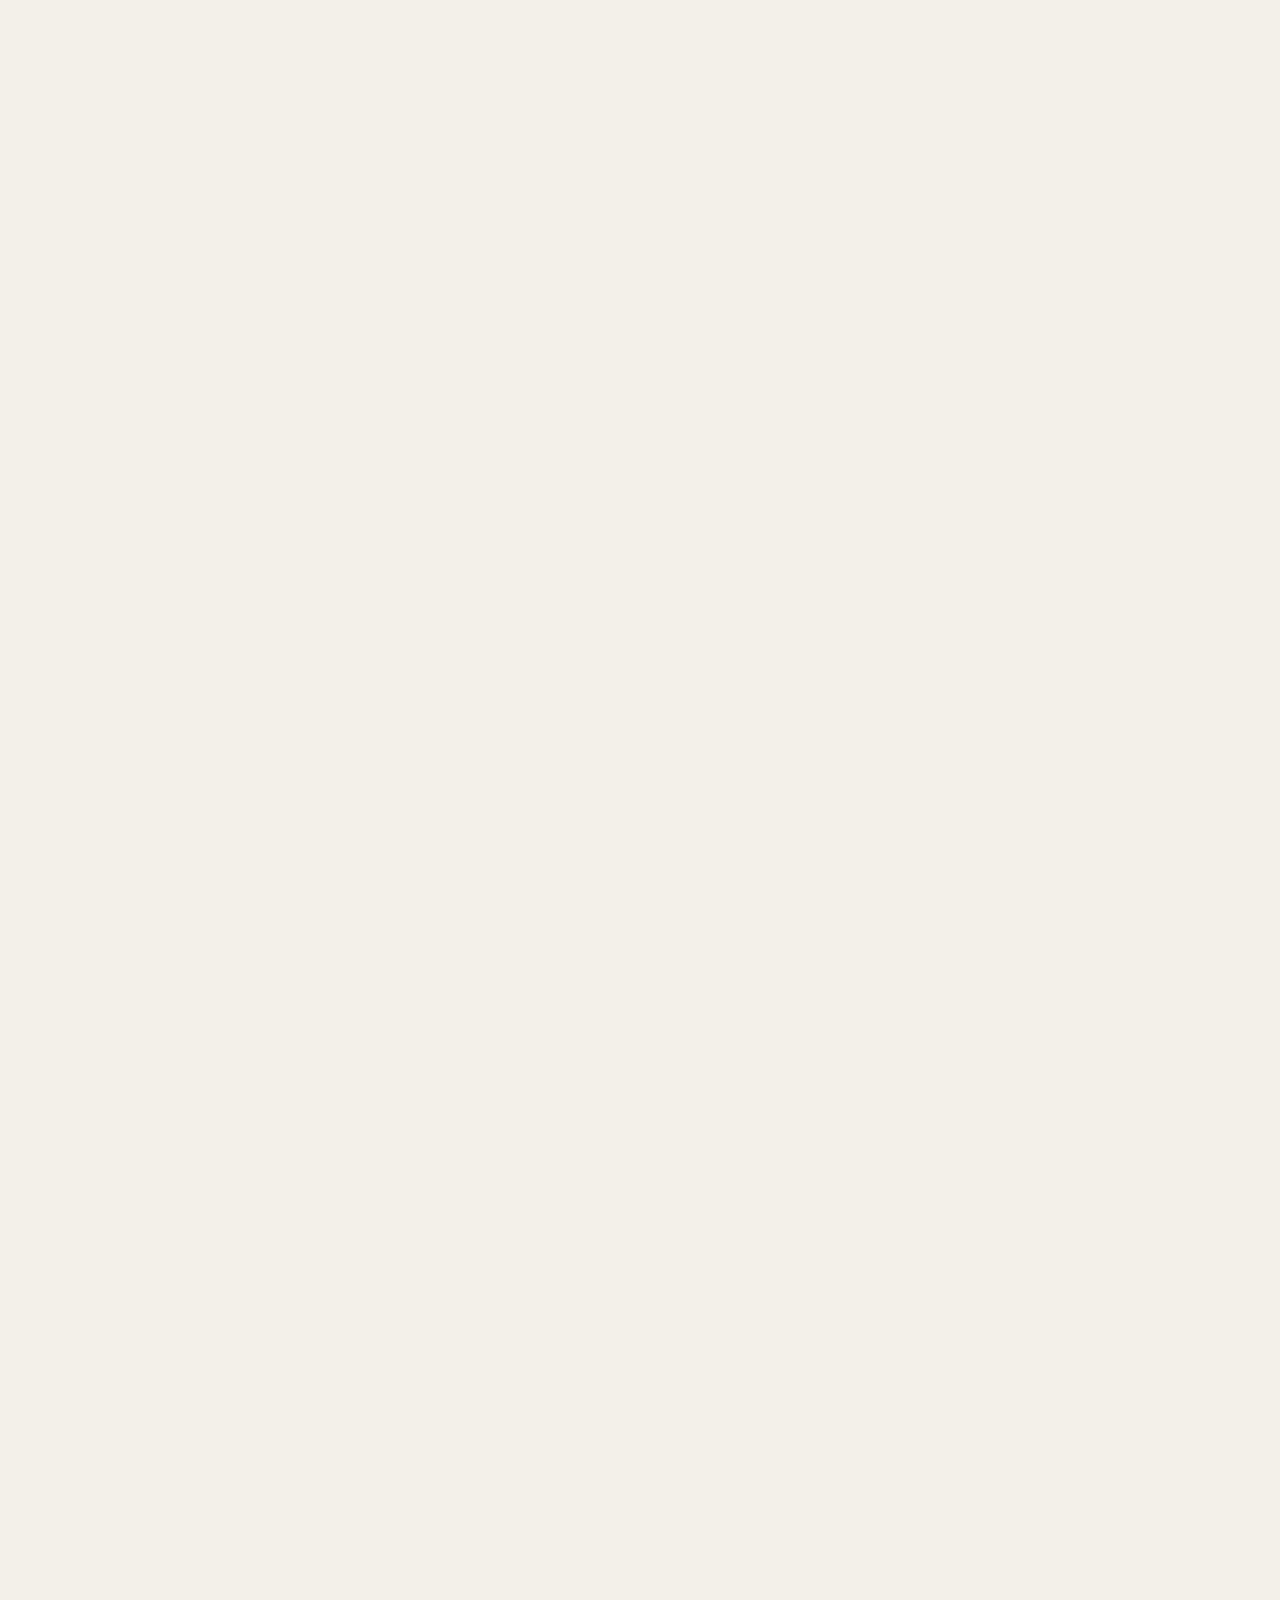
==== site/projects/6-townhouses.html @ ede84549 "Merge pull request #17 from sachisavant25/townhouses-hero-render 6 Townhouses: use exterior render a" ====
<!DOCTYPE html>
<html lang="en">
<head>
  <meta charset="UTF-8">
  <meta name="viewport" content="width=device-width, initial-scale=1.0">
  <title>6 Townhouses — Sachi Savant</title>
  <meta name="description" content="Complete interior design for six attached townhouses at Al Bada'a, Dubai — concept design, 3D renders, specifications and technical drawings for The Butterfly Foundation.">
  <link rel="preconnect" href="https://fonts.googleapis.com">
  <link rel="preconnect" href="https://fonts.gstatic.com" crossorigin>
  <link href="https://fonts.googleapis.com/css2?family=Archivo:wght@300;400;500;600&family=Fraunces:ital,opsz,wght@0,9..144,300..600;1,9..144,300..600&display=swap" rel="stylesheet">
  <link rel="stylesheet" href="../assets/css/style.css">
  <link rel="icon" href="data:image/svg+xml,<svg xmlns='http://www.w3.org/2000/svg' viewBox='0 0 100 100'><rect width='100' height='100' fill='%23211c16'/><text x='50' y='68' font-size='52' text-anchor='middle' fill='%23b29372' font-family='Georgia'>S</text></svg>">
</head>
<body>

  <nav class="nav">
    <a class="nav__mark" href="../index.html">Sachi <span>Savant</span></a>
    <div class="nav__links">
      <a href="../index.html#work">Work</a>
      <a href="../index.html#about">About</a>
      <a class="nav__cta" href="../index.html#contact">Contact</a>
    </div>
  </nav>

  <header class="p-head">
    <div class="p-head__inner">
      <div class="p-head__top reveal">
        <a class="backlink" href="../index.html#work">All projects</a>
        <span class="p-head__num">Project 07 / 08</span>
      </div>
      <h1 class="reveal" style="--d:.06s">6 Townhouses</h1>
      <p class="p-head__sub reveal" style="--d:.12s">Residential · Interior Design · Al Bada&rsquo;a, Dubai</p>
    </div>
  </header>

  <div class="p-hero reveal">
    <div class="p-hero__media">
      <img src="../assets/img/6-townhouses/hero-exterior.webp" alt="Exterior render of the six attached townhouses with angled roofs" data-parallax="0.06">
    </div>
  </div>

  <div class="facts">
    <div class="facts__grid" data-stagger>
      <div class="facts__item reveal"><span class="label">Client</span><p>The Butterfly Foundation</p></div>
      <div class="facts__item reveal"><span class="label">Location</span><p>Al Bada&rsquo;a, Dubai</p></div>
      <div class="facts__item reveal"><span class="label">Area</span><p>2,500 sq.ft per townhouse</p></div>
      <div class="facts__item reveal"><span class="label">Scope &amp; Status</span><p>Interior Design &amp; Site Supervision · Ongoing</p></div>
    </div>
  </div>

  <section class="p-section">
    <div class="p-section__inner narrative">
      <div class="narrative__label reveal">
        <span class="label label--bronze">Overview</span>
        <h2>Lead Architecture &amp; Interior Design consultants</h2>
      </div>
      <div class="narrative__body reveal" style="--d:.1s">
        <p class="lede">Complete interior design for six attached townhouses at Al Bada&rsquo;a — carried from concept design and 3D renders through specifications and technical drawings.</p>
        <p>The interiors follow a calm, light-filled palette of pale timber, soft stone and warm white surfaces. A comprehensive detailed drawing package was prepared and delivered for the townhouse typology, alongside full specification schedules coordinated directly with vendors.</p>
        <ul class="checklist cols-2">
          <li>Concept design and 3D renders</li>
          <li>Specification packages — sanitaryware, lighting, finishes, FF&amp;E, ironmongery and white goods</li>
          <li>Vendor coordination and schedule upkeep</li>
          <li>Unit plans, kitchens, wardrobes and bathrooms</li>
          <li>Ceiling and flooring details</li>
          <li>Architectural details and doors</li>
        </ul>
      </div>
    </div>
  </section>

  <section class="p-section p-section--tint">
    <div class="p-section__inner">
      <div class="section-head reveal">
        <h2>Interior renders</h2>
        <span class="label">Pale timber · soft stone · warm white</span>
      </div>
      <div class="gallery" data-stagger>
        <figure class="g-7 reveal"><div class="g-media"><img src="../assets/img/6-townhouses/render-kitchen.webp" alt="Townhouse kitchen render with pale timber cabinetry and marble island" style="--ar:4/3" loading="lazy"></div><figcaption>Kitchen — timber cabinetry with marble island</figcaption></figure>
        <figure class="g-5 reveal"><div class="g-media"><img src="../assets/img/6-townhouses/render-powder-room.webp" alt="Powder room render with backlit mirror and floating timber vanity" style="--ar:5/6" loading="lazy"></div><figcaption>Powder room</figcaption></figure>
        <figure class="g-12 reveal"><div class="g-media"><img src="../assets/img/6-townhouses/render-bathroom.webp" alt="Bathroom render with bathtub, glass screen and warm beige stone" style="--ar:4/3" loading="lazy"></div><figcaption>Bathroom — bathtub with fixed glass screen</figcaption></figure>
      </div>
    </div>
  </section>

  <nav class="pn">
    <a href="khaitan-and-co.html"><span class="label">Previous</span><span class="pn__title">Khaitan &amp; Co.</span></a>
    <a href="al-naboodah-villas-mall.html"><span class="label">Next project</span><span class="pn__title">Al Naboodah Villas &amp; Mall</span></a>
  </nav>

  <footer class="footer">
    <span>© <span data-year>2026</span> Sachi Savant</span>
    <span>Architecture &amp; Interior Design — Dubai · Mumbai</span>
  </footer>

  <div class="lightbox" role="dialog" aria-label="Image viewer">
    <button class="lightbox__close" aria-label="Close">×</button>
    <img src="" alt="">
    <span class="lightbox__caption"></span>
  </div>

  <script src="../assets/js/main.js"></script>
</body>
</html>
---- site/assets/css/style.css ----
/* ————————————————————————————————————————————
   Sachi Savant — Portfolio
   Warm neutrals · stone · timber · quiet luxury
——————————————————————————————————————————————— */

:root {
  --bone: #f2efe9;
  --bone-2: #eae6dd;
  --bone-3: #e2dccf;
  --ink: #292420;
  --ink-2: #6b6255;
  --bronze: #8e6c48;
  --bronze-soft: #b29372;
  --line: rgba(41, 36, 32, 0.16);
  --line-soft: rgba(41, 36, 32, 0.09);
  --dark: #211c16;
  --dark-2: #2b251d;
  --on-dark: #e9e3d8;
  --on-dark-2: #a99e8d;
  --serif: "Fraunces", "Georgia", serif;
  --sans: "Archivo", "Helvetica Neue", sans-serif;
  --pad: clamp(1.25rem, 4vw, 4rem);
  --maxw: 90rem;
}

* { margin: 0; padding: 0; box-sizing: border-box; }

html {
  scroll-behavior: smooth;
  -webkit-text-size-adjust: 100%;
}

body {
  background: var(--bone);
  color: var(--ink);
  font-family: var(--sans);
  font-weight: 300;
  font-size: 1rem;
  line-height: 1.65;
  -webkit-font-smoothing: antialiased;
  overflow-x: hidden;
}

img { display: block; max-width: 100%; height: auto; }
a { color: inherit; text-decoration: none; }
ul { list-style: none; }
::selection { background: var(--bronze); color: var(--bone); }

/* ——— typography helpers ——— */

.label {
  font-family: var(--sans);
  font-size: 0.6875rem;
  font-weight: 500;
  letter-spacing: 0.22em;
  text-transform: uppercase;
  color: var(--ink-2);
}

.label--bronze { color: var(--bronze); }

.display {
  font-family: var(--serif);
  font-weight: 320;
  font-variation-settings: "opsz" 100;
  line-height: 1.06;
  letter-spacing: -0.01em;
}

.display em {
  font-style: italic;
  font-weight: 340;
  color: var(--bronze);
}

/* ——— page fade ——— */

body { opacity: 0; transition: opacity 0.55s ease; }
body.is-loaded { opacity: 1; }

/* ——— nav ——— */

.nav {
  position: fixed;
  inset: 0 0 auto 0;
  z-index: 90;
  display: flex;
  align-items: center;
  justify-content: space-between;
  padding: 1.1rem var(--pad);
  transition: background 0.4s ease, box-shadow 0.4s ease, padding 0.4s ease;
}

.nav.is-scrolled {
  background: color-mix(in srgb, var(--bone) 88%, transparent);
  backdrop-filter: blur(14px);
  -webkit-backdrop-filter: blur(14px);
  box-shadow: 0 1px 0 var(--line-soft);
  padding-block: 0.8rem;
}

.nav__mark {
  font-family: var(--serif);
  font-size: 1.15rem;
  font-weight: 420;
  letter-spacing: 0.01em;
}

.nav__mark span { color: var(--bronze); }

.nav__links {
  display: flex;
  gap: clamp(1.25rem, 3vw, 2.75rem);
  align-items: center;
}

.nav__links a {
  font-size: 0.72rem;
  font-weight: 500;
  letter-spacing: 0.18em;
  text-transform: uppercase;
  color: var(--ink-2);
  position: relative;
  padding-block: 0.25rem;
  transition: color 0.25s ease;
}

.nav__links a::after {
  content: "";
  position: absolute;
  left: 0;
  bottom: 0;
  width: 100%;
  height: 1px;
  background: var(--bronze);
  transform: scaleX(0);
  transform-origin: right;
  transition: transform 0.35s cubic-bezier(0.65, 0, 0.35, 1);
}

.nav__links a:hover { color: var(--ink); }
.nav__links a:hover::after { transform: scaleX(1); transform-origin: left; }

/* dark nav variant on dark hero */
.nav--overlay:not(.is-scrolled) { color: var(--ink); }

/* ——— hero (index) ——— */

.hero {
  position: relative;
  min-height: 100svh;
  display: flex;
  flex-direction: column;
  justify-content: center;
  padding: 8rem var(--pad) 5rem;
  overflow: hidden;
}

.hero__art {
  position: absolute;
  top: 0;
  right: -16%;
  height: 115%;
  width: min(72vw, 68rem);
  object-fit: cover;
  object-position: left center;
  opacity: 0.38;
  -webkit-mask-image: linear-gradient(100deg, transparent 12%, #000 58%);
  mask-image: linear-gradient(100deg, transparent 12%, #000 58%);
  pointer-events: none;
  will-change: transform;
}

.hero__inner { position: relative; max-width: var(--maxw); width: 100%; margin-inline: auto; }

.hero .label { display: block; margin-bottom: 2rem; }

.hero__title {
  font-size: clamp(2.6rem, 7.2vw, 6.4rem);
  max-width: 18ch;
}

.hero__intro {
  margin-top: 2.5rem;
  max-width: 34rem;
  font-size: clamp(0.98rem, 1.2vw, 1.08rem);
  color: var(--ink-2);
}

.hero__meta {
  display: flex;
  gap: 2.5rem;
  margin-top: 3.5rem;
  flex-wrap: wrap;
}

.hero__meta div { font-size: 0.8rem; color: var(--ink-2); }
.hero__meta strong { display: block; font-weight: 500; color: var(--ink); font-size: 0.8rem; letter-spacing: 0.06em; }

.hero__scroll {
  position: absolute;
  bottom: 2.2rem;
  left: var(--pad);
  display: flex;
  align-items: center;
  gap: 0.9rem;
  font-size: 0.65rem;
  letter-spacing: 0.24em;
  text-transform: uppercase;
  color: var(--ink-2);
}

.hero__scroll::after {
  content: "";
  width: 4.5rem;
  height: 1px;
  background: var(--ink-2);
  animation: scrollhint 2.6s ease-in-out infinite;
  transform-origin: left;
}

@keyframes scrollhint {
  0%, 100% { transform: scaleX(0.35); opacity: 0.4; }
  50% { transform: scaleX(1); opacity: 1; }
}

/* ——— sections ——— */

.section {
  padding: clamp(4.5rem, 9vw, 8.5rem) var(--pad);
}

.section__inner { max-width: var(--maxw); margin-inline: auto; }

.section-head {
  display: flex;
  align-items: baseline;
  justify-content: space-between;
  gap: 2rem;
  margin-bottom: clamp(2.5rem, 5vw, 4.5rem);
  border-top: 1px solid var(--line);
  padding-top: 1.4rem;
}

.section-head h2 {
  font-family: var(--serif);
  font-weight: 350;
  font-size: clamp(1.9rem, 3.4vw, 3rem);
  line-height: 1.1;
}

.section-head .label { white-space: nowrap; }

/* ——— works grid ——— */

.works {
  display: grid;
  grid-template-columns: repeat(12, 1fr);
  gap: clamp(1.5rem, 3.5vw, 3.5rem) clamp(1.25rem, 2.5vw, 2.5rem);
}

.work {
  position: relative;
  display: block;
}

.work:nth-child(6n + 1) { grid-column: 1 / span 7; }
.work:nth-child(6n + 2) { grid-column: 9 / span 4; margin-top: clamp(3rem, 8vw, 7rem); }
.work:nth-child(6n + 3) { grid-column: 2 / span 5; }
.work:nth-child(6n + 4) { grid-column: 8 / span 5; margin-top: clamp(2rem, 5vw, 4.5rem); }
.work:nth-child(6n + 5) { grid-column: 1 / span 6; }
.work:nth-child(6n + 6) { grid-column: 8 / span 5; margin-top: clamp(2rem, 5vw, 4.5rem); }

.work__media {
  position: relative;
  overflow: hidden;
  background: var(--bone-2);
}

.work__media img {
  width: 100%;
  aspect-ratio: var(--ar, 4 / 3);
  object-fit: cover;
  transform: scale(1.015);
  transition: transform 1s cubic-bezier(0.22, 1, 0.36, 1);
}

.work:hover .work__media img { transform: scale(1.055); }

.work__num {
  position: absolute;
  top: 1rem;
  left: 1.1rem;
  font-family: var(--serif);
  font-style: italic;
  font-size: 0.95rem;
  color: #fff;
  mix-blend-mode: difference;
  z-index: 2;
}

.work__body {
  display: flex;
  justify-content: space-between;
  align-items: baseline;
  gap: 0.5rem 1.5rem;
  flex-wrap: wrap;
  margin-top: 1.1rem;
}

.work__title {
  font-family: var(--serif);
  font-weight: 380;
  font-size: clamp(1.25rem, 2vw, 1.65rem);
  line-height: 1.15;
  position: relative;
  display: inline-block;
}

.work__title::after {
  content: "";
  position: absolute;
  left: 0;
  bottom: -3px;
  width: 100%;
  height: 1px;
  background: var(--bronze);
  transform: scaleX(0);
  transform-origin: right;
  transition: transform 0.4s cubic-bezier(0.65, 0, 0.35, 1);
}

.work:hover .work__title::after { transform: scaleX(1); transform-origin: left; }

.work__meta {
  font-size: 0.72rem;
  letter-spacing: 0.14em;
  text-transform: uppercase;
  color: var(--ink-2);
  text-align: right;
  white-space: nowrap;
}

.work__meta em {
  display: block;
  font-style: normal;
  color: var(--bronze);
  margin-top: 0.2rem;
  font-size: 0.66rem;
}

/* ——— philosophy ——— */

.philosophy { background: var(--bone-2); }

.philosophy__grid {
  display: grid;
  grid-template-columns: minmax(0, 7fr) minmax(0, 4fr);
  gap: clamp(2.5rem, 6vw, 6rem);
  align-items: start;
}

.philosophy__quote {
  font-family: var(--serif);
  font-weight: 330;
  font-size: clamp(1.7rem, 3.4vw, 2.9rem);
  line-height: 1.25;
}

.philosophy__quote em { font-style: italic; color: var(--bronze); }

.philosophy__text { color: var(--ink-2); font-size: 0.98rem; }
.philosophy__text p + p { margin-top: 1.1rem; }

.materials-strip {
  display: grid;
  grid-template-columns: repeat(4, 1fr);
  gap: 1px;
  background: var(--line-soft);
  border: 1px solid var(--line-soft);
  margin-top: clamp(3rem, 6vw, 5rem);
}

.materials-strip figure { position: relative; background: var(--bone); }

.materials-strip img {
  width: 100%;
  aspect-ratio: 3 / 4;
  object-fit: cover;
}

.materials-strip figcaption {
  position: absolute;
  inset: auto 0 0 0;
  padding: 0.7rem 0.9rem;
  font-size: 0.62rem;
  letter-spacing: 0.18em;
  text-transform: uppercase;
  color: #fff;
  background: linear-gradient(transparent, rgba(30, 25, 18, 0.55));
}

/* ——— contact / footer ——— */

.contact {
  background: var(--dark);
  color: var(--on-dark);
}

.contact .section-head { border-top-color: rgba(233, 227, 216, 0.18); }
.contact .section-head h2 { color: var(--on-dark); }
.contact .label { color: var(--on-dark-2); }

.contact__title {
  font-family: var(--serif);
  font-weight: 320;
  font-size: clamp(2.4rem, 6vw, 5rem);
  line-height: 1.08;
  max-width: 16ch;
}

.contact__title em { font-style: italic; color: var(--bronze-soft); }

.contact__grid {
  display: grid;
  grid-template-columns: repeat(auto-fit, minmax(14rem, 1fr));
  gap: 2rem;
  margin-top: clamp(3rem, 6vw, 5rem);
  padding-top: 2.2rem;
  border-top: 1px solid rgba(233, 227, 216, 0.18);
}

.contact__item .label { display: block; margin-bottom: 0.6rem; }

.contact__item a,
.contact__item span {
  font-family: var(--serif);
  font-size: clamp(1.1rem, 1.8vw, 1.45rem);
  font-weight: 340;
  color: var(--on-dark);
  transition: color 0.25s ease;
}

.contact__item a:hover { color: var(--bronze-soft); }

.footer {
  background: var(--dark);
  color: var(--on-dark-2);
  padding: 2.2rem var(--pad) 2.6rem;
  display: flex;
  justify-content: space-between;
  gap: 1rem;
  flex-wrap: wrap;
  font-size: 0.72rem;
  letter-spacing: 0.12em;
  text-transform: uppercase;
  border-top: 1px solid rgba(233, 227, 216, 0.1);
}

/* ————————————————————————————————
   project pages
———————————————————————————————— */

.p-head {
  padding: 9rem var(--pad) 3rem;
}

.p-head__inner { max-width: var(--maxw); margin-inline: auto; }

.p-head__top {
  display: flex;
  justify-content: space-between;
  align-items: baseline;
  gap: 1.5rem;
  margin-bottom: clamp(2rem, 4vw, 3.5rem);
}

.backlink {
  font-size: 0.72rem;
  font-weight: 500;
  letter-spacing: 0.18em;
  text-transform: uppercase;
  color: var(--ink-2);
  display: inline-flex;
  align-items: center;
  gap: 0.6rem;
  transition: color 0.25s ease;
}

.backlink::before {
  content: "";
  width: 2rem;
  height: 1px;
  background: currentColor;
  transition: width 0.3s ease;
}

.backlink:hover { color: var(--bronze); }
.backlink:hover::before { width: 2.8rem; }

.p-head__num {
  font-family: var(--serif);
  font-style: italic;
  font-size: 1rem;
  color: var(--bronze);
}

.p-head h1 {
  font-family: var(--serif);
  font-weight: 330;
  font-size: clamp(2.6rem, 6.5vw, 5.6rem);
  line-height: 1.04;
  letter-spacing: -0.01em;
  max-width: 20ch;
}

.p-head__sub {
  margin-top: 1.4rem;
  font-size: 0.78rem;
  letter-spacing: 0.2em;
  text-transform: uppercase;
  color: var(--ink-2);
}

.p-hero {
  padding: 0 var(--pad);
  max-width: var(--maxw);
  margin-inline: auto;
}

.p-hero__media {
  overflow: hidden;
  background: var(--bone-2);
}

.p-hero__media img {
  width: 100%;
  aspect-ratio: 16 / 9;
  object-fit: cover;
  will-change: transform;
}

.facts {
  max-width: var(--maxw);
  margin: 0 auto;
  padding: 2rem var(--pad) 0;
}

.facts__grid {
  display: grid;
  grid-template-columns: repeat(auto-fit, minmax(11rem, 1fr));
  gap: 1.5rem 2rem;
  padding: 1.6rem 0 2rem;
  border-bottom: 1px solid var(--line);
}

.facts__item .label { display: block; margin-bottom: 0.45rem; font-size: 0.62rem; }
.facts__item p { font-size: 0.95rem; font-weight: 400; }

/* narrative blocks */

.p-section { padding: clamp(3.5rem, 7vw, 6.5rem) var(--pad); }
.p-section__inner { max-width: var(--maxw); margin-inline: auto; }

.p-section--tint { background: var(--bone-2); }

.narrative {
  display: grid;
  grid-template-columns: minmax(0, 4fr) minmax(0, 7fr);
  gap: clamp(2rem, 5vw, 5.5rem);
  align-items: start;
}

.narrative__label { position: sticky; top: 6.5rem; }
.narrative__label .label { display: block; margin-bottom: 0.8rem; }

.narrative__label h2 {
  font-family: var(--serif);
  font-weight: 350;
  font-size: clamp(1.7rem, 3vw, 2.5rem);
  line-height: 1.12;
}

.narrative__body { font-size: clamp(0.98rem, 1.15vw, 1.08rem); color: var(--ink-2); }
.narrative__body > p + p { margin-top: 1.2rem; }
.narrative__body strong { color: var(--ink); font-weight: 500; }

.narrative__body .lede {
  font-family: var(--serif);
  font-weight: 340;
  font-size: clamp(1.3rem, 2.1vw, 1.7rem);
  line-height: 1.4;
  color: var(--ink);
  margin-bottom: 1.6rem;
}

.checklist { margin-top: 1.6rem; display: grid; gap: 0.55rem; }

.checklist li {
  position: relative;
  padding-left: 1.6rem;
  font-size: 0.95rem;
}

.checklist li::before {
  content: "";
  position: absolute;
  left: 0;
  top: 0.72em;
  width: 0.85rem;
  height: 1px;
  background: var(--bronze);
}

.cols-2 { columns: 2; column-gap: 2.5rem; }
@media (max-width: 40rem) { .cols-2 { columns: 1; } }

/* galleries */

.gallery {
  display: grid;
  grid-template-columns: repeat(12, 1fr);
  gap: clamp(1rem, 2.2vw, 2rem);
}

.gallery figure { position: relative; grid-column: span 6; cursor: zoom-in; }

.gallery figure.g-4 { grid-column: span 4; }
.gallery figure.g-5 { grid-column: span 5; }
.gallery figure.g-7 { grid-column: span 7; }
.gallery figure.g-8 { grid-column: span 8; }
.gallery figure.g-12 { grid-column: span 12; }

.gallery .g-media { overflow: hidden; background: var(--bone-2); }

.gallery img {
  width: 100%;
  aspect-ratio: var(--ar, 4 / 3);
  object-fit: cover;
  transition: transform 0.9s cubic-bezier(0.22, 1, 0.36, 1);
}

.gallery figure:hover img { transform: scale(1.035); }

.gallery figcaption {
  margin-top: 0.65rem;
  font-size: 0.68rem;
  letter-spacing: 0.16em;
  text-transform: uppercase;
  color: var(--ink-2);
}

.gallery--drawings img {
  object-fit: contain;
  background: #fbfaf7;
  padding: clamp(0.75rem, 2vw, 1.75rem);
}

.gallery--drawings .g-media { background: #fbfaf7; border: 1px solid var(--line-soft); }

/* pull quote */

.pullquote {
  max-width: 52rem;
  margin-inline: auto;
  text-align: center;
  font-family: var(--serif);
  font-weight: 330;
  font-size: clamp(1.6rem, 3.2vw, 2.7rem);
  line-height: 1.3;
}

.pullquote em { font-style: italic; color: var(--bronze); }

.pullquote .label { display: block; margin-top: 2rem; }

/* before / after slider */

.ba {
  position: relative;
  overflow: hidden;
  user-select: none;
  touch-action: none;
  background: var(--bone-3);
}

.ba img {
  width: 100%;
  aspect-ratio: 16 / 9.5;
  object-fit: cover;
  pointer-events: none;
}

.ba__after {
  position: absolute;
  inset: 0;
  clip-path: inset(0 0 0 var(--cut, 50%));
}

.ba__after img { height: 100%; }

.ba__handle {
  position: absolute;
  top: 0;
  bottom: 0;
  left: var(--cut, 50%);
  width: 1px;
  background: #fff;
  box-shadow: 0 0 0 0.5px rgba(0, 0, 0, 0.25);
}

.ba__handle::after {
  content: "⟨ ⟩";
  position: absolute;
  top: 50%;
  left: 50%;
  transform: translate(-50%, -50%);
  background: var(--bone);
  color: var(--ink);
  border-radius: 999px;
  width: 2.7rem;
  height: 2.7rem;
  display: grid;
  place-items: center;
  font-size: 0.72rem;
  letter-spacing: 0.08em;
  box-shadow: 0 4px 18px rgba(30, 25, 18, 0.28);
}

.ba__tag {
  position: absolute;
  bottom: 1rem;
  font-size: 0.62rem;
  letter-spacing: 0.2em;
  text-transform: uppercase;
  color: #fff;
  background: rgba(30, 25, 18, 0.55);
  padding: 0.35rem 0.75rem;
  backdrop-filter: blur(4px);
}

.ba__tag--before { left: 1rem; }
.ba__tag--after { right: 1rem; }

.ba-caption {
  margin-top: 0.8rem;
  font-size: 0.68rem;
  letter-spacing: 0.16em;
  text-transform: uppercase;
  color: var(--ink-2);
}

/* FF&E board */

.ffe-board {
  border: 1px solid var(--line-soft);
  background: #fbfaf7;
  padding: clamp(1.5rem, 4vw, 3.5rem);
  display: grid;
  gap: clamp(2.5rem, 5vw, 4rem);
}

.ffe-room__title {
  font-family: var(--serif);
  font-style: italic;
  font-weight: 360;
  font-size: 1.25rem;
  color: var(--bronze);
  margin-bottom: 1.4rem;
  display: flex;
  align-items: center;
  gap: 1.2rem;
}

.ffe-room__title::after { content: ""; flex: 1; height: 1px; background: var(--line-soft); }

.ffe-items {
  display: flex;
  flex-wrap: wrap;
  gap: clamp(1.25rem, 3vw, 2.75rem);
  align-items: flex-end;
}

.ffe-item { text-align: center; }

.ffe-item img {
  height: clamp(5.5rem, 12vw, 9.5rem);
  width: auto;
  max-width: clamp(8rem, 18vw, 14rem);
  object-fit: contain;
  margin-inline: auto;
  filter: drop-shadow(0 10px 14px rgba(30, 25, 18, 0.1));
  transition: transform 0.5s cubic-bezier(0.22, 1, 0.36, 1);
}

.ffe-item:hover img { transform: translateY(-4px); }

.ffe-item figcaption {
  margin-top: 0.7rem;
  font-size: 0.6rem;
  letter-spacing: 0.18em;
  text-transform: uppercase;
  color: var(--ink-2);
}

/* material board (EMAAR) */

.mat-board {
  display: grid;
  grid-template-columns: repeat(12, 1fr);
  grid-auto-rows: clamp(4.5rem, 10vw, 8.5rem);
  gap: clamp(0.6rem, 1.4vw, 1.1rem);
}

.mat-board figure { position: relative; overflow: hidden; }

.mat-board img { width: 100%; height: 100%; object-fit: cover; transition: transform 0.8s ease; }
.mat-board figure:hover img { transform: scale(1.05); }

.mat-board figcaption {
  position: absolute;
  inset: auto 0 0 0;
  padding: 0.55rem 0.75rem;
  font-size: 0.58rem;
  letter-spacing: 0.18em;
  text-transform: uppercase;
  color: #fff;
  background: linear-gradient(transparent, rgba(30, 25, 18, 0.6));
}

.mat-1 { grid-column: 1 / span 4; grid-row: span 3; }
.mat-2 { grid-column: 5 / span 3; grid-row: span 2; }
.mat-3 { grid-column: 8 / span 2; grid-row: span 2; }
.mat-4 { grid-column: 10 / span 3; grid-row: span 3; }
.mat-5 { grid-column: 5 / span 2; grid-row: span 1; }
.mat-6 { grid-column: 7 / span 3; grid-row: span 1; }

/* pantone palette */

.palette {
  display: grid;
  grid-template-columns: repeat(auto-fit, minmax(11rem, 1fr));
  gap: clamp(1rem, 2vw, 1.75rem);
}

.chip {
  position: relative;
  overflow: hidden;
  aspect-ratio: 3 / 4.4;
  background: var(--bone-2);
}

.chip img { position: absolute; inset: 0; width: 100%; height: 100%; object-fit: cover; }

.chip__card {
  position: absolute;
  inset: 12% 16% auto;
  aspect-ratio: 1 / 1.05;
  background: var(--swatch);
  box-shadow: 0 10px 26px rgba(30, 25, 18, 0.22);
  border: 4px solid #fff;
  border-bottom-width: 2.6rem;
}

.chip__name {
  position: absolute;
  left: 16%;
  right: 16%;
  bottom: 8%;
  background: #fff;
  padding: 0.7rem 0.8rem;
  font-size: 0.6rem;
  letter-spacing: 0.14em;
  text-transform: uppercase;
  color: var(--ink);
  box-shadow: 0 8px 20px rgba(30, 25, 18, 0.14);
}

.chip__name strong { display: block; font-weight: 600; letter-spacing: 0.06em; font-size: 0.72rem; margin-bottom: 0.15rem; }

/* featured links */

.press {
  display: grid;
  gap: 1px;
  background: var(--line-soft);
  border-block: 1px solid var(--line-soft);
}

.press a {
  background: var(--bone);
  padding: 1.3rem 0.5rem;
  display: flex;
  justify-content: space-between;
  align-items: baseline;
  gap: 1.5rem;
  transition: padding-left 0.3s ease, color 0.3s ease;
}

.press a:hover { padding-left: 1.2rem; color: var(--bronze); }

.press .press__title { font-family: var(--serif); font-size: clamp(1.05rem, 1.8vw, 1.35rem); font-weight: 360; }
.press .press__src { font-size: 0.68rem; letter-spacing: 0.18em; text-transform: uppercase; color: var(--ink-2); white-space: nowrap; }

/* zones (pagoda) */

.zones {
  display: grid;
  grid-template-columns: repeat(auto-fit, minmax(14rem, 1fr));
  gap: 2rem;
}

.zone { border-top: 1px solid var(--line); padding-top: 1.2rem; }

.zone__num { font-family: var(--serif); font-style: italic; color: var(--bronze); font-size: 1rem; }

.zone h3 {
  font-family: var(--serif);
  font-weight: 380;
  font-size: 1.3rem;
  margin: 0.5rem 0 0.8rem;
}

.zone ul { display: grid; gap: 0.4rem; }

.zone li {
  position: relative;
  padding-left: 1.4rem;
  font-size: 0.9rem;
  color: var(--ink-2);
}

.zone li::before {
  content: "";
  position: absolute;
  left: 0;
  top: 0.7em;
  width: 0.7rem;
  height: 1px;
  background: var(--bronze);
}

/* prev / next */

.pn {
  display: grid;
  grid-template-columns: 1fr 1fr;
  gap: 1px;
  background: rgba(233, 227, 216, 0.14);
  border-top: 1px solid rgba(233, 227, 216, 0.14);
}

.pn a {
  background: var(--dark);
  color: var(--on-dark);
  padding: clamp(2.2rem, 5vw, 3.8rem) var(--pad);
  display: flex;
  flex-direction: column;
  gap: 0.7rem;
  transition: background 0.35s ease;
}

.pn a:hover { background: var(--dark-2); }

.pn .label { color: var(--on-dark-2); }

.pn__title {
  font-family: var(--serif);
  font-weight: 340;
  font-size: clamp(1.4rem, 2.6vw, 2.1rem);
}

.pn a:last-child { text-align: right; align-items: flex-end; }

/* lightbox */

.lightbox {
  position: fixed;
  inset: 0;
  z-index: 200;
  background: rgba(24, 20, 15, 0.93);
  display: grid;
  place-items: center;
  padding: clamp(1rem, 4vw, 3.5rem);
  opacity: 0;
  pointer-events: none;
  transition: opacity 0.35s ease;
}

.lightbox.is-open { opacity: 1; pointer-events: auto; }

.lightbox img {
  max-width: 100%;
  max-height: 88vh;
  width: auto;
  height: auto;
  object-fit: contain;
  box-shadow: 0 30px 80px rgba(0, 0, 0, 0.5);
}

.lightbox__caption {
  position: absolute;
  bottom: 1.4rem;
  left: 50%;
  transform: translateX(-50%);
  color: var(--on-dark-2);
  font-size: 0.68rem;
  letter-spacing: 0.18em;
  text-transform: uppercase;
}

.lightbox__close {
  position: absolute;
  top: 1.2rem;
  right: 1.6rem;
  background: none;
  border: none;
  color: var(--on-dark);
  font-size: 1.6rem;
  cursor: pointer;
  font-family: var(--sans);
  font-weight: 300;
}

/* reveal animation */

.reveal {
  opacity: 0;
  transform: translateY(2rem);
  transition: opacity 0.9s cubic-bezier(0.22, 1, 0.36, 1), transform 0.9s cubic-bezier(0.22, 1, 0.36, 1);
  transition-delay: var(--d, 0s);
}

.reveal.is-in { opacity: 1; transform: none; }

@media (prefers-reduced-motion: reduce) {
  .reveal { opacity: 1; transform: none; transition: none; }
  .hero__scroll::after { animation: none; }
  html { scroll-behavior: auto; }
}

/* ——— responsive ——— */

@media (max-width: 64rem) {
  .work:nth-child(n) { grid-column: span 6; margin-top: 0; }
  .philosophy__grid { grid-template-columns: 1fr; }
  .narrative { grid-template-columns: 1fr; }
  .narrative__label { position: static; }
  .mat-board { grid-auto-rows: clamp(4rem, 12vw, 7rem); }
}

@media (max-width: 44rem) {
  .works { grid-template-columns: 1fr; }
  .work:nth-child(n) { grid-column: 1 / -1; }
  .gallery figure,
  .gallery figure.g-4,
  .gallery figure.g-5,
  .gallery figure.g-7,
  .gallery figure.g-8 { grid-column: span 12; }
  .nav__links a:not(.nav__cta) { display: none; }
  .nav__links a.nav__cta { display: inline-block; }
  .pn { grid-template-columns: 1fr; }
  .pn a:last-child { text-align: left; align-items: flex-start; }
  .materials-strip { grid-template-columns: repeat(2, 1fr); }
  .mat-1 { grid-column: 1 / span 8; }
  .mat-2 { grid-column: 9 / span 4; }
  .mat-3 { grid-column: 1 / span 4; }
  .mat-4 { grid-column: 5 / span 8; }
  .mat-5 { grid-column: 1 / span 6; }
  .mat-6 { grid-column: 7 / span 6; }
}
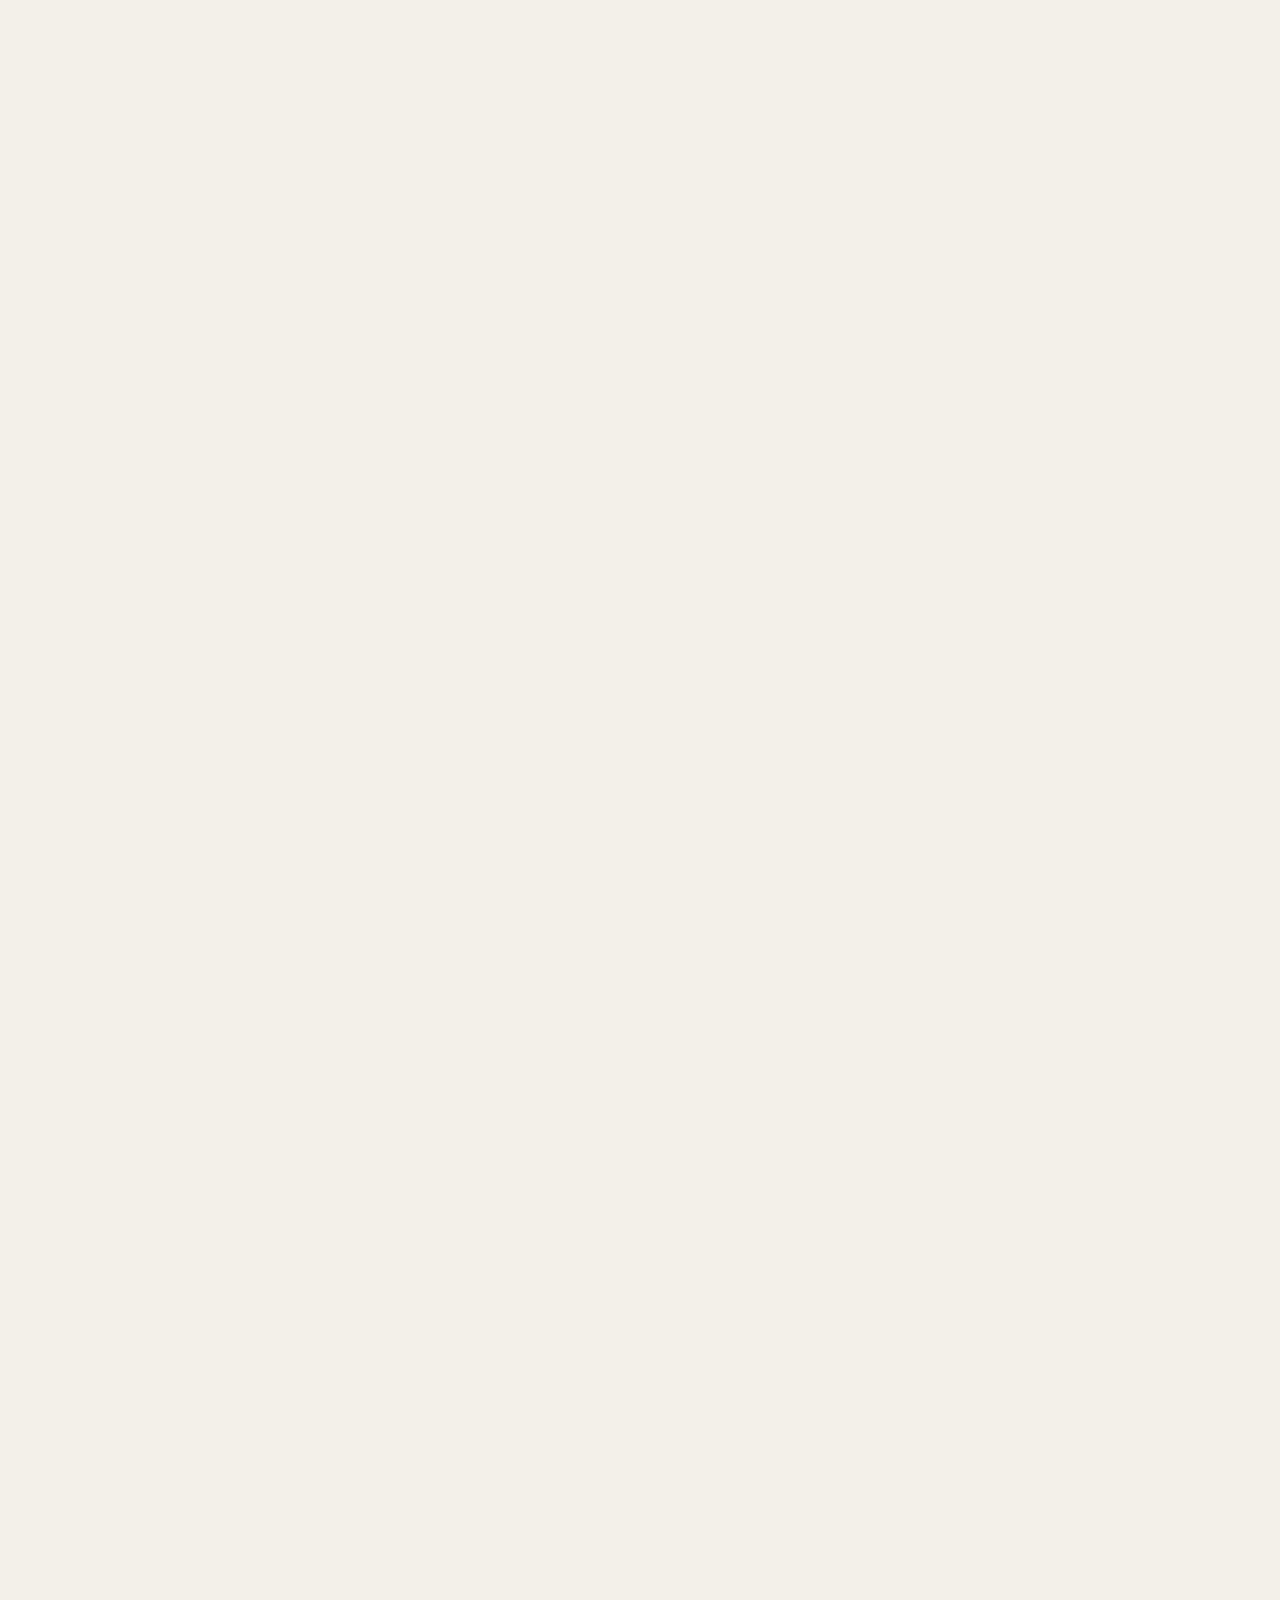
==== commit d5f16272: "6 Townhouses: shrink bathroom render, add technical detailing Bathroom render in Interior renders no" ====
--- a/site/projects/6-townhouses.html
+++ b/site/projects/6-townhouses.html
@@ -78,7 +78,21 @@
       <div class="gallery" data-stagger>
         <figure class="g-7 reveal"><div class="g-media"><img src="../assets/img/6-townhouses/render-kitchen.webp" alt="Townhouse kitchen render with pale timber cabinetry and marble island" style="--ar:4/3" loading="lazy"></div><figcaption>Kitchen — timber cabinetry with marble island</figcaption></figure>
         <figure class="g-5 reveal"><div class="g-media"><img src="../assets/img/6-townhouses/render-powder-room.webp" alt="Powder room render with backlit mirror and floating timber vanity" style="--ar:5/6" loading="lazy"></div><figcaption>Powder room</figcaption></figure>
-        <figure class="g-12 reveal"><div class="g-media"><img src="../assets/img/6-townhouses/render-bathroom.webp" alt="Bathroom render with bathtub, glass screen and warm beige stone" style="--ar:4/3" loading="lazy"></div><figcaption>Bathroom — bathtub with fixed glass screen</figcaption></figure>
+        <figure class="g-6 reveal" style="grid-column:span 6"><div class="g-media"><img src="../assets/img/6-townhouses/render-bathroom.webp" alt="Bathroom render with bathtub, glass screen and warm beige stone" style="--ar:4/3" loading="lazy"></div><figcaption>Bathroom — bathtub with fixed glass screen</figcaption></figure>
+      </div>
+    </div>
+  </section>
+
+  <section class="p-section">
+    <div class="p-section__inner">
+      <div class="section-head reveal">
+        <h2>Technical detailing</h2>
+        <span class="label">Setting out &amp; joinery elevations</span>
+      </div>
+      <div class="gallery gallery--drawings" data-stagger>
+        <figure class="g-12 reveal"><div class="g-media"><img src="../assets/img/6-townhouses/draw-setting-out.webp" alt="Ground and first floor interior layout with furniture setting-out" style="--ar:2400/2103" loading="lazy"></div><figcaption>Setting out — ground &amp; first floor</figcaption></figure>
+        <figure class="g-12 reveal"><div class="g-media"><img src="../assets/img/6-townhouses/draw-kitchen-elevations.webp" alt="Kitchen elevation and joinery detail drawings" style="--ar:2400/1841" loading="lazy"></div><figcaption>Kitchen — elevations &amp; joinery details</figcaption></figure>
+        <figure class="g-12 reveal"><div class="g-media"><img src="../assets/img/6-townhouses/draw-powder-elevations.webp" alt="Powder room elevation drawings" style="--ar:2400/1940" loading="lazy"></div><figcaption>Powder room — elevations</figcaption></figure>
       </div>
     </div>
   </section>
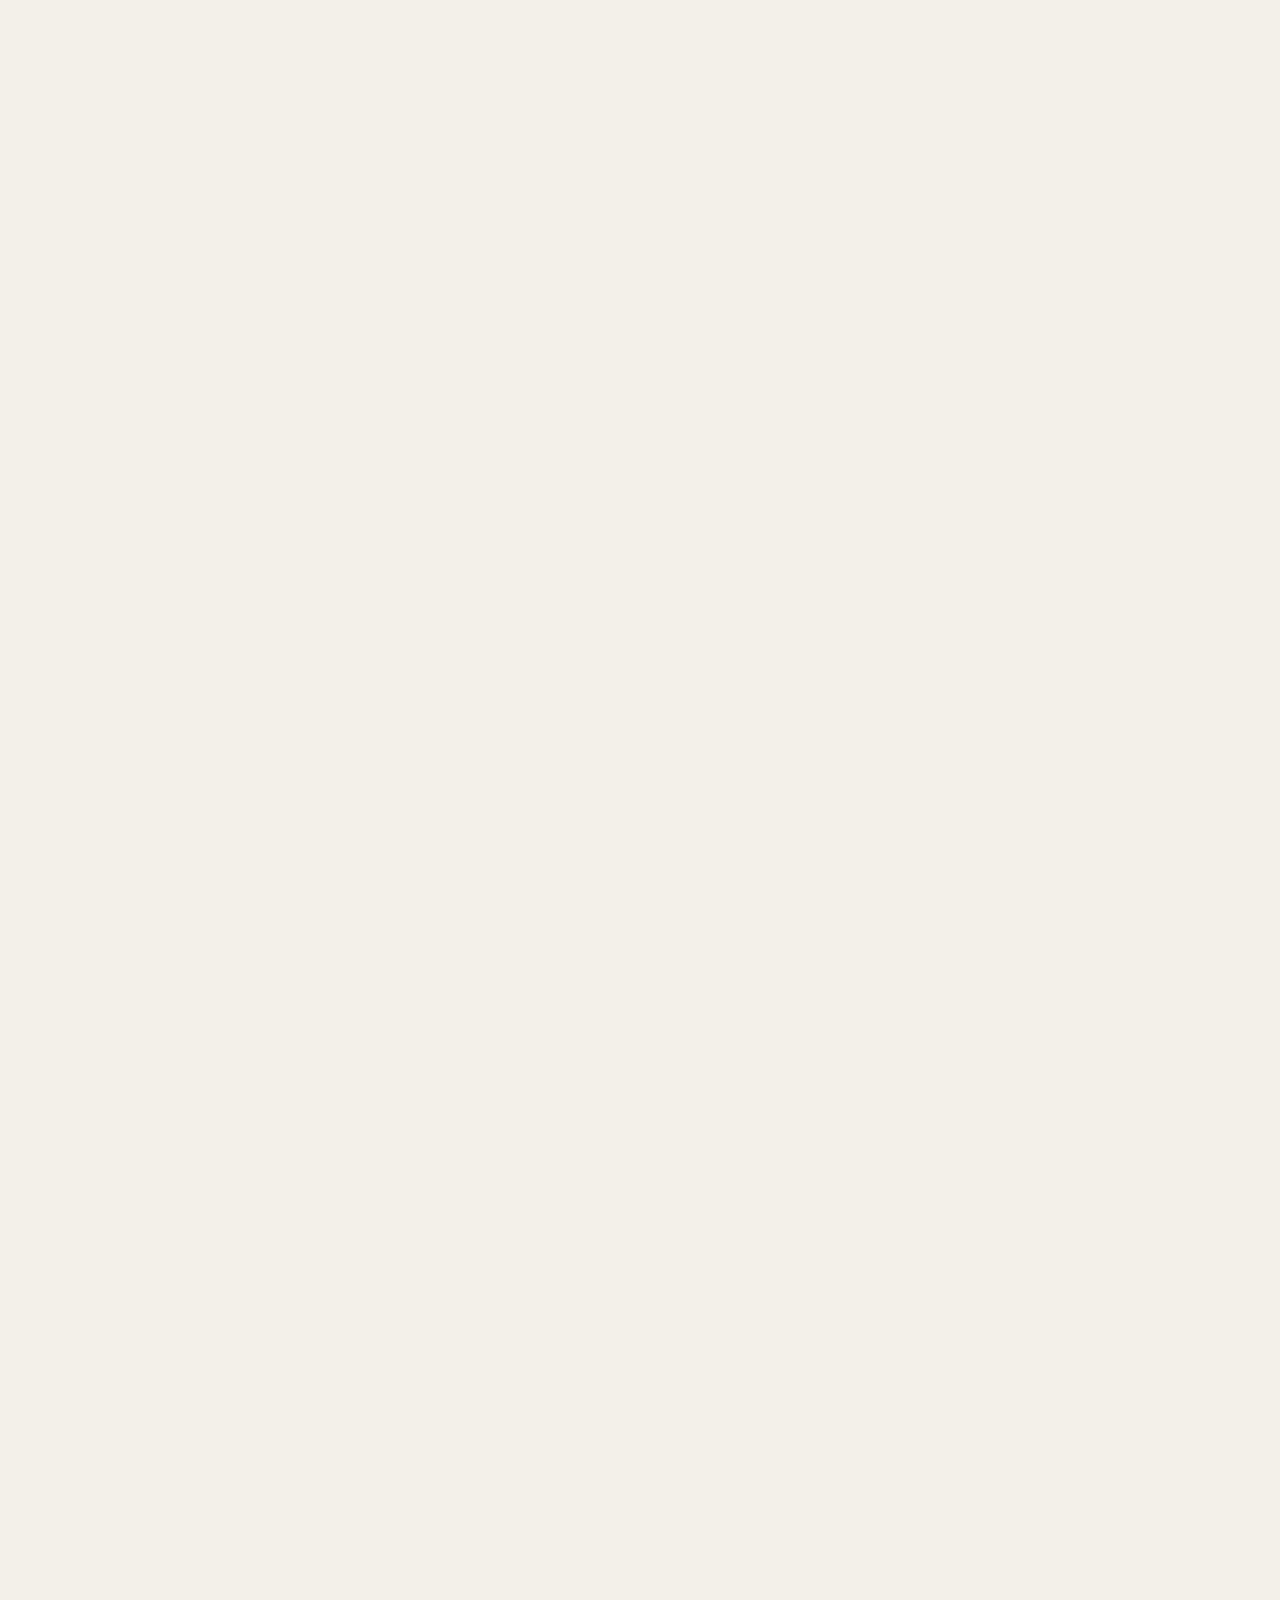
==== commit 904ea20c: "Resize technical drawings to match LIV Edgewater's gallery sizing Switch the 6 Townhouses and Al Nab" ====
--- a/site/projects/6-townhouses.html
+++ b/site/projects/6-townhouses.html
@@ -90,9 +90,9 @@
         <span class="label">Setting out &amp; joinery elevations</span>
       </div>
       <div class="gallery gallery--drawings" data-stagger>
-        <figure class="g-12 reveal"><div class="g-media"><img src="../assets/img/6-townhouses/draw-setting-out.webp" alt="Ground and first floor interior layout with furniture setting-out" style="--ar:2400/2103" loading="lazy"></div><figcaption>Setting out — ground &amp; first floor</figcaption></figure>
-        <figure class="g-12 reveal"><div class="g-media"><img src="../assets/img/6-townhouses/draw-kitchen-elevations.webp" alt="Kitchen elevation and joinery detail drawings" style="--ar:2400/1841" loading="lazy"></div><figcaption>Kitchen — elevations &amp; joinery details</figcaption></figure>
-        <figure class="g-12 reveal"><div class="g-media"><img src="../assets/img/6-townhouses/draw-powder-elevations.webp" alt="Powder room elevation drawings" style="--ar:2400/1940" loading="lazy"></div><figcaption>Powder room — elevations</figcaption></figure>
+        <figure class="g-6 reveal" style="grid-column:span 6"><div class="g-media"><img src="../assets/img/6-townhouses/draw-setting-out.webp" alt="Ground and first floor interior layout with furniture setting-out" style="--ar:2400/2103" loading="lazy"></div><figcaption>Setting out — ground &amp; first floor</figcaption></figure>
+        <figure class="g-6 reveal" style="grid-column:span 6"><div class="g-media"><img src="../assets/img/6-townhouses/draw-kitchen-elevations.webp" alt="Kitchen elevation and joinery detail drawings" style="--ar:2400/1841" loading="lazy"></div><figcaption>Kitchen — elevations &amp; joinery details</figcaption></figure>
+        <figure class="g-6 reveal" style="grid-column:span 6"><div class="g-media"><img src="../assets/img/6-townhouses/draw-powder-elevations.webp" alt="Powder room elevation drawings" style="--ar:2400/1940" loading="lazy"></div><figcaption>Powder room — elevations</figcaption></figure>
       </div>
     </div>
   </section>
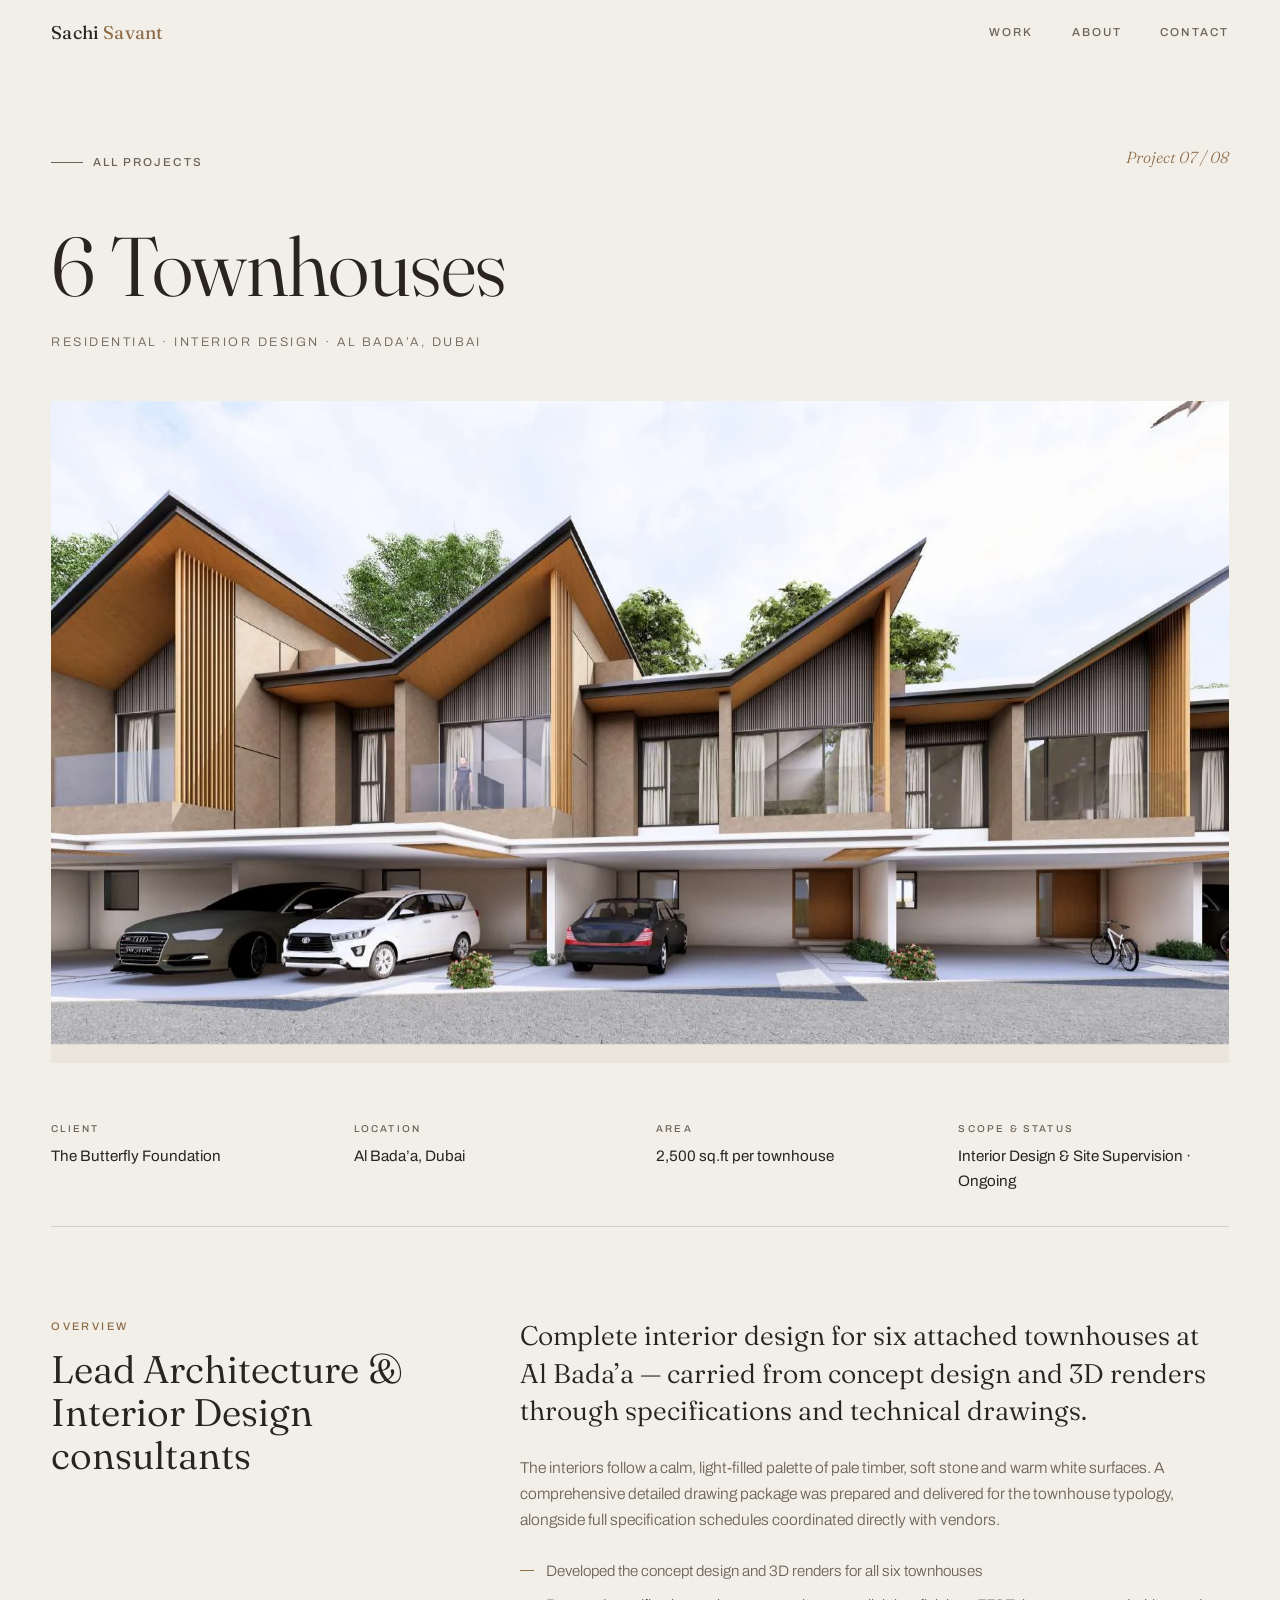
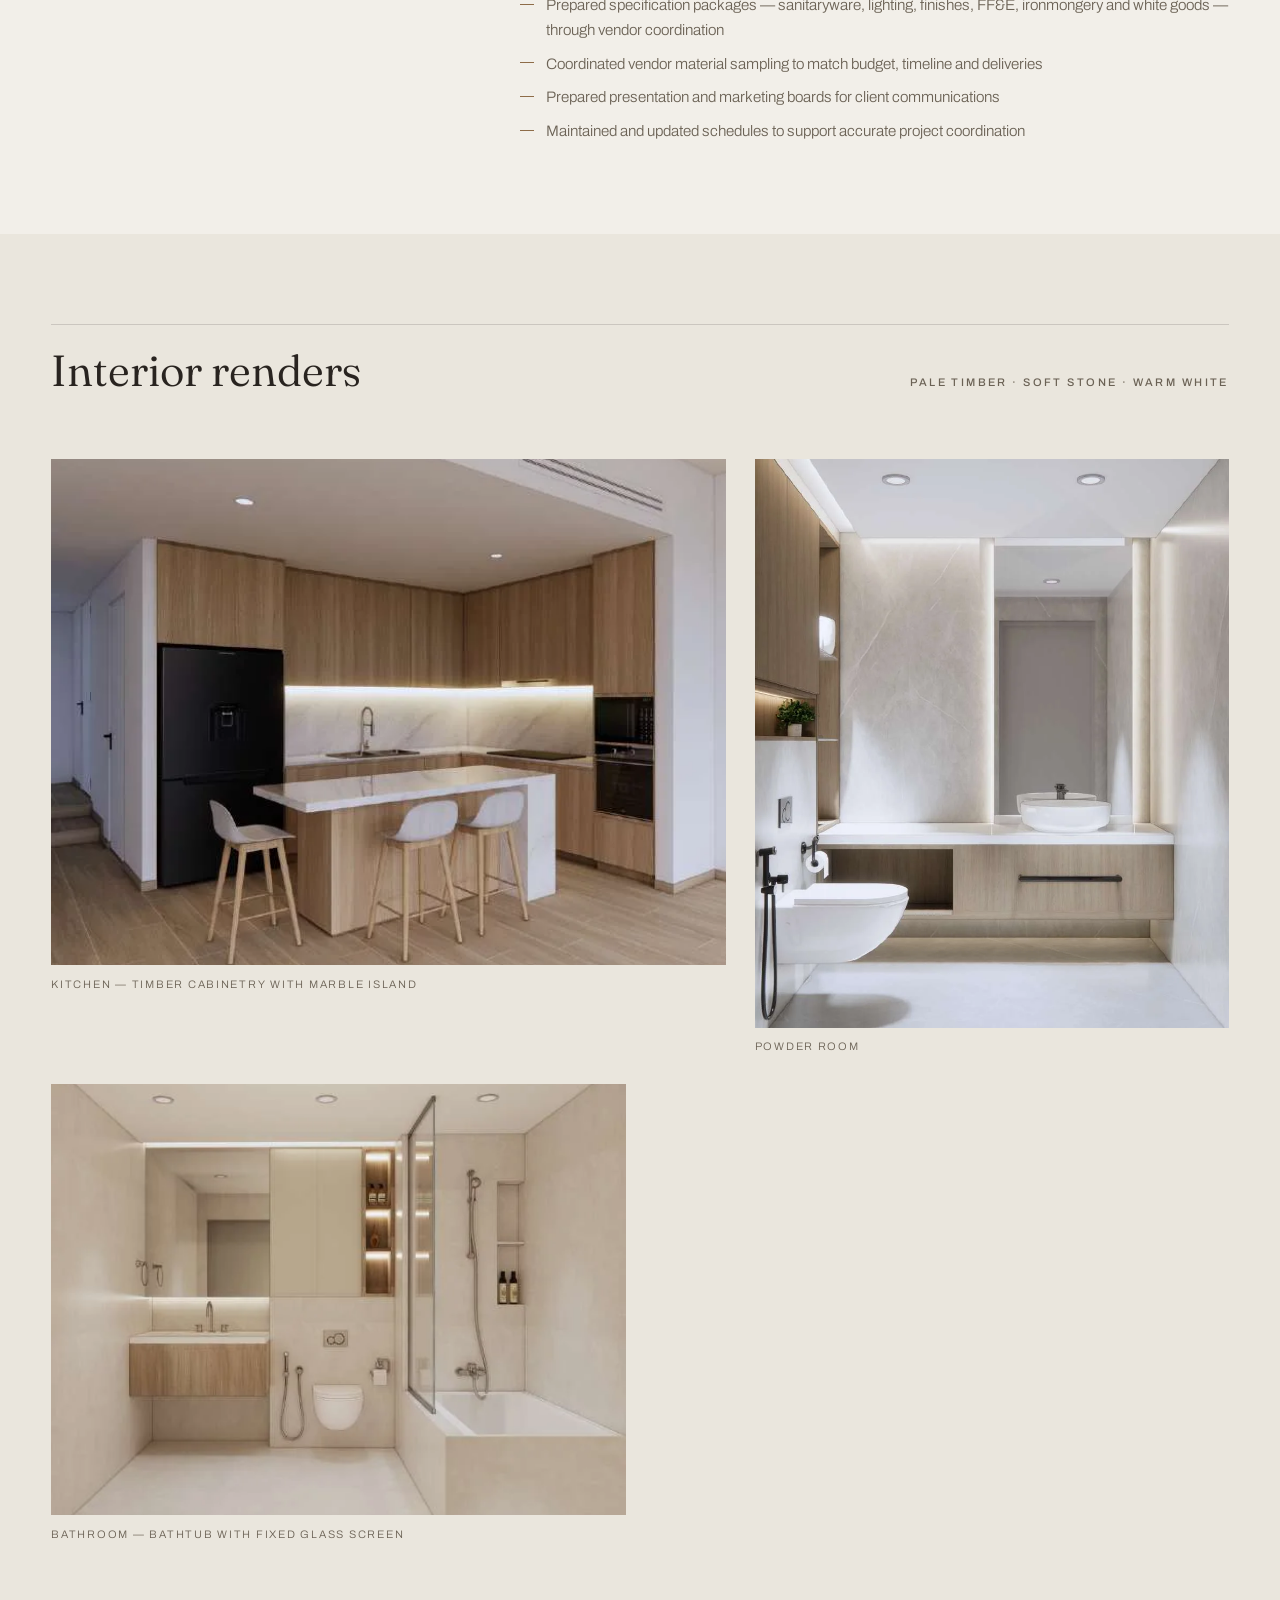
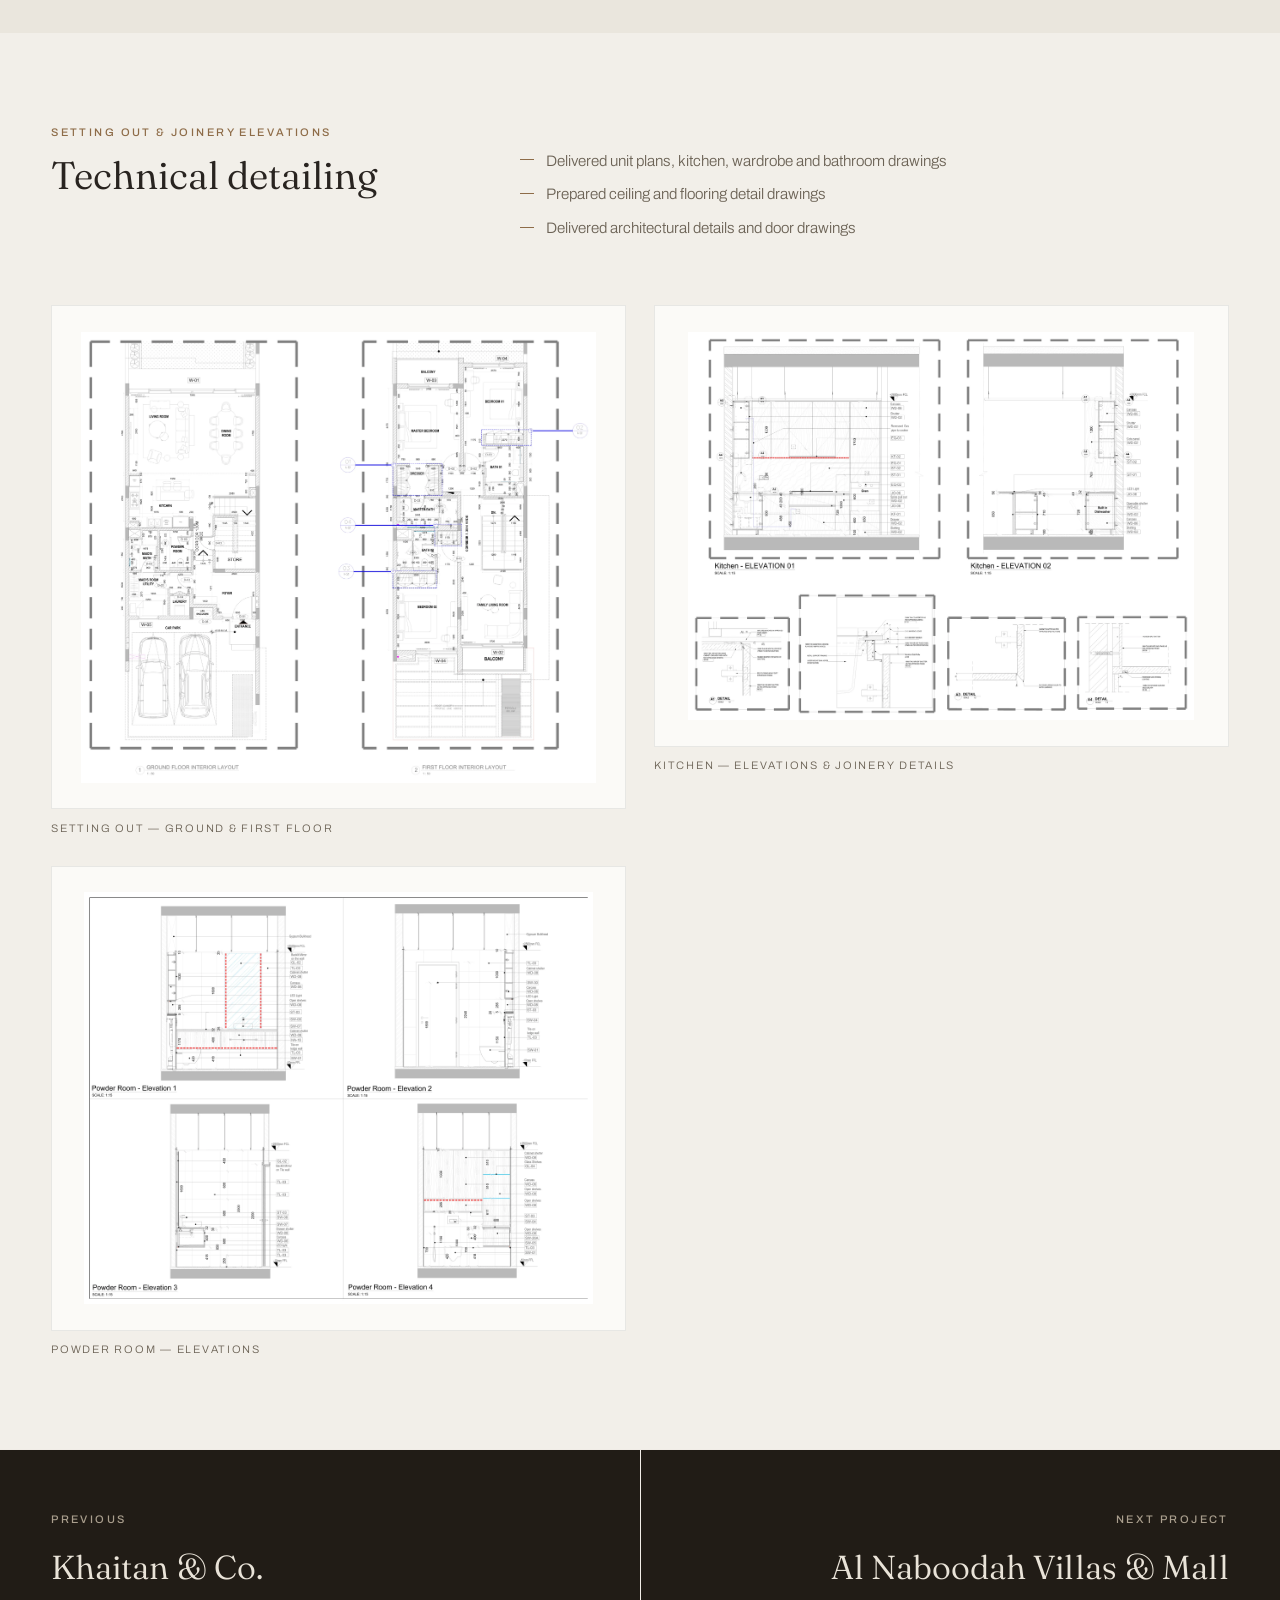
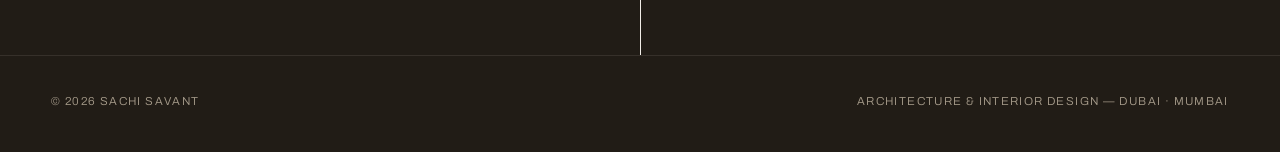
==== commit 8364b3fd: "6 Townhouses & Al Naboodah: expand vague bullets into full sentences Both projects' checklists were " ====
--- a/site/projects/6-townhouses.html
+++ b/site/projects/6-townhouses.html
@@ -58,12 +58,11 @@
         <p class="lede">Complete interior design for six attached townhouses at Al Bada&rsquo;a — carried from concept design and 3D renders through specifications and technical drawings.</p>
         <p>The interiors follow a calm, light-filled palette of pale timber, soft stone and warm white surfaces. A comprehensive detailed drawing package was prepared and delivered for the townhouse typology, alongside full specification schedules coordinated directly with vendors.</p>
         <ul class="checklist cols-2">
-          <li>Concept design and 3D renders</li>
-          <li>Specification packages — sanitaryware, lighting, finishes, FF&amp;E, ironmongery and white goods</li>
-          <li>Vendor coordination and schedule upkeep</li>
-          <li>Unit plans, kitchens, wardrobes and bathrooms</li>
-          <li>Ceiling and flooring details</li>
-          <li>Architectural details and doors</li>
+          <li>Developed the concept design and 3D renders for all six townhouses</li>
+          <li>Prepared specification packages — sanitaryware, lighting, finishes, FF&amp;E, ironmongery and white goods — through vendor coordination</li>
+          <li>Coordinated vendor material sampling to match budget, timeline and deliveries</li>
+          <li>Prepared presentation and marketing boards for client communications</li>
+          <li>Maintained and updated schedules to support accurate project coordination</li>
         </ul>
       </div>
     </div>
@@ -84,11 +83,20 @@
   </section>
 
   <section class="p-section">
-    <div class="p-section__inner">
-      <div class="section-head reveal">
+    <div class="p-section__inner narrative">
+      <div class="narrative__label reveal">
+        <span class="label label--bronze">Setting out &amp; joinery elevations</span>
         <h2>Technical detailing</h2>
-        <span class="label">Setting out &amp; joinery elevations</span>
       </div>
+      <div class="narrative__body reveal" style="--d:.1s">
+        <ul class="checklist">
+          <li>Delivered unit plans, kitchen, wardrobe and bathroom drawings</li>
+          <li>Prepared ceiling and flooring detail drawings</li>
+          <li>Delivered architectural details and door drawings</li>
+        </ul>
+      </div>
+    </div>
+    <div class="p-section__inner" style="margin-top:clamp(2.5rem,5vw,4rem)">
       <div class="gallery gallery--drawings" data-stagger>
         <figure class="g-6 reveal" style="grid-column:span 6"><div class="g-media"><img src="../assets/img/6-townhouses/draw-setting-out.webp" alt="Ground and first floor interior layout with furniture setting-out" style="--ar:2400/2103" loading="lazy"></div><figcaption>Setting out — ground &amp; first floor</figcaption></figure>
         <figure class="g-6 reveal" style="grid-column:span 6"><div class="g-media"><img src="../assets/img/6-townhouses/draw-kitchen-elevations.webp" alt="Kitchen elevation and joinery detail drawings" style="--ar:2400/1841" loading="lazy"></div><figcaption>Kitchen — elevations &amp; joinery details</figcaption></figure>
--- a/site/assets/css/style.css
+++ b/site/assets/css/style.css
@@ -355,49 +355,45 @@
 
 .philosophy__grid {
   display: grid;
-  grid-template-columns: minmax(0, 7fr) minmax(0, 4fr);
+  grid-template-columns: minmax(0, 5fr) minmax(0, 7fr);
   gap: clamp(2.5rem, 6vw, 6rem);
-  align-items: start;
+  align-items: center;
+}
+
+.philosophy__portrait { max-width: 78%; margin-inline: auto; }
+
+.philosophy__portrait img {
+  width: 100%;
+  height: auto;
+  display: block;
 }
 
 .philosophy__quote {
   font-family: var(--serif);
   font-weight: 330;
-  font-size: clamp(1.7rem, 3.4vw, 2.9rem);
-  line-height: 1.25;
-}
-
-.philosophy__quote em { font-style: italic; color: var(--bronze); }
-
-.philosophy__text { color: var(--ink-2); font-size: 0.98rem; }
-.philosophy__text p + p { margin-top: 1.1rem; }
-
-.materials-strip {
-  display: grid;
-  grid-template-columns: repeat(4, 1fr);
-  gap: 1px;
-  background: var(--line-soft);
-  border: 1px solid var(--line-soft);
-  margin-top: clamp(3rem, 6vw, 5rem);
-}
-
-.materials-strip figure { position: relative; background: var(--bone); }
-
-.materials-strip img {
-  width: 100%;
-  aspect-ratio: 3 / 4;
-  object-fit: cover;
-}
-
-.materials-strip figcaption {
-  position: absolute;
-  inset: auto 0 0 0;
-  padding: 0.7rem 0.9rem;
-  font-size: 0.62rem;
-  letter-spacing: 0.18em;
-  text-transform: uppercase;
-  color: #fff;
-  background: linear-gradient(transparent, rgba(30, 25, 18, 0.55));
+  font-size: clamp(1.05rem, 1.6vw, 1.35rem);
+  line-height: 1.55;
+  color: var(--ink-2);
+  text-align: justify;
+  text-align-last: left;
+}
+
+.philosophy__quote::before {
+  content: "\201C";
+  display: block;
+  font-family: var(--serif);
+  font-size: clamp(3.6rem, 7.2vw, 5.4rem);
+  line-height: 0.5;
+  color: var(--bronze);
+  margin-bottom: 1rem;
+}
+
+.philosophy__quote p + p { margin-top: 1.3rem; }
+
+.philosophy__quote-end {
+  font-family: var(--serif);
+  color: var(--bronze);
+  margin-left: 0.15em;
 }
 
 /* ——— contact / footer ——— */
@@ -1061,7 +1057,6 @@
   .nav__links a.nav__cta { display: inline-block; }
   .pn { grid-template-columns: 1fr; }
   .pn a:last-child { text-align: left; align-items: flex-start; }
-  .materials-strip { grid-template-columns: repeat(2, 1fr); }
   .mat-1 { grid-column: 1 / span 8; }
   .mat-2 { grid-column: 9 / span 4; }
   .mat-3 { grid-column: 1 / span 4; }
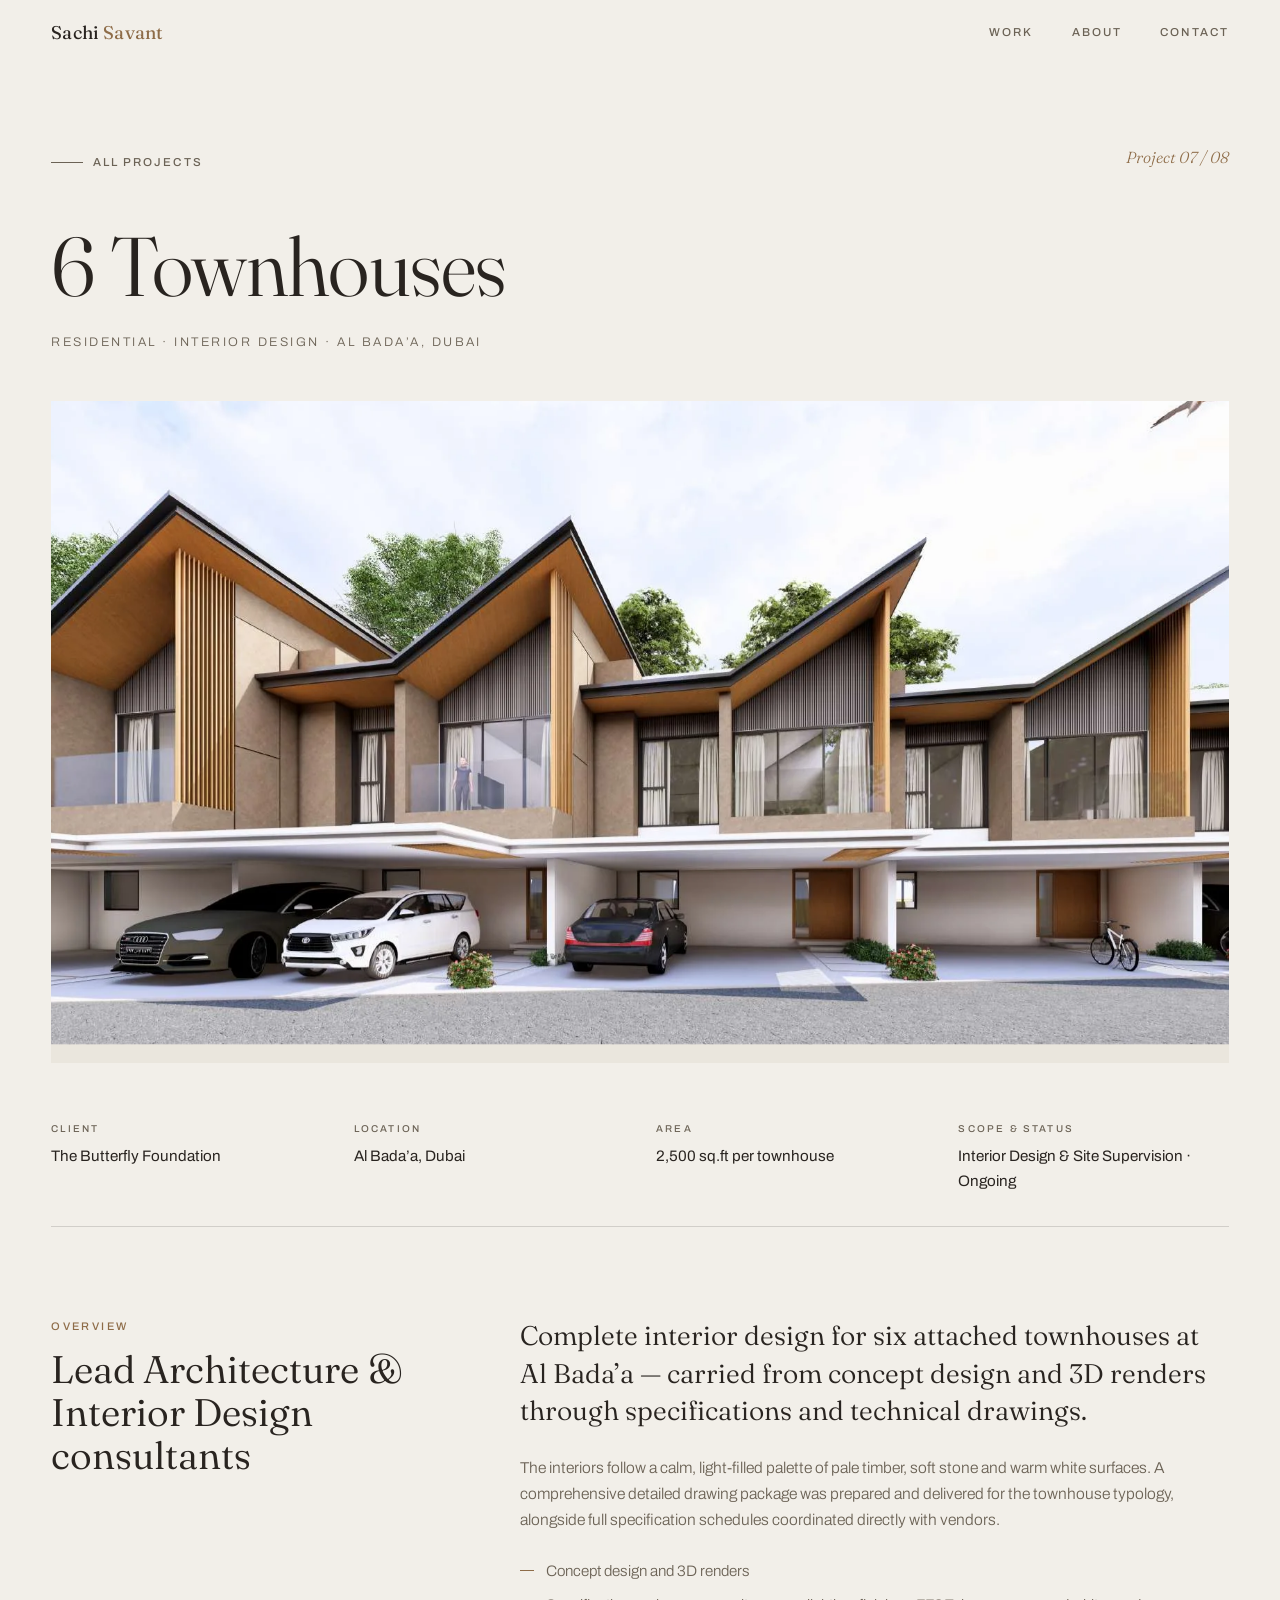
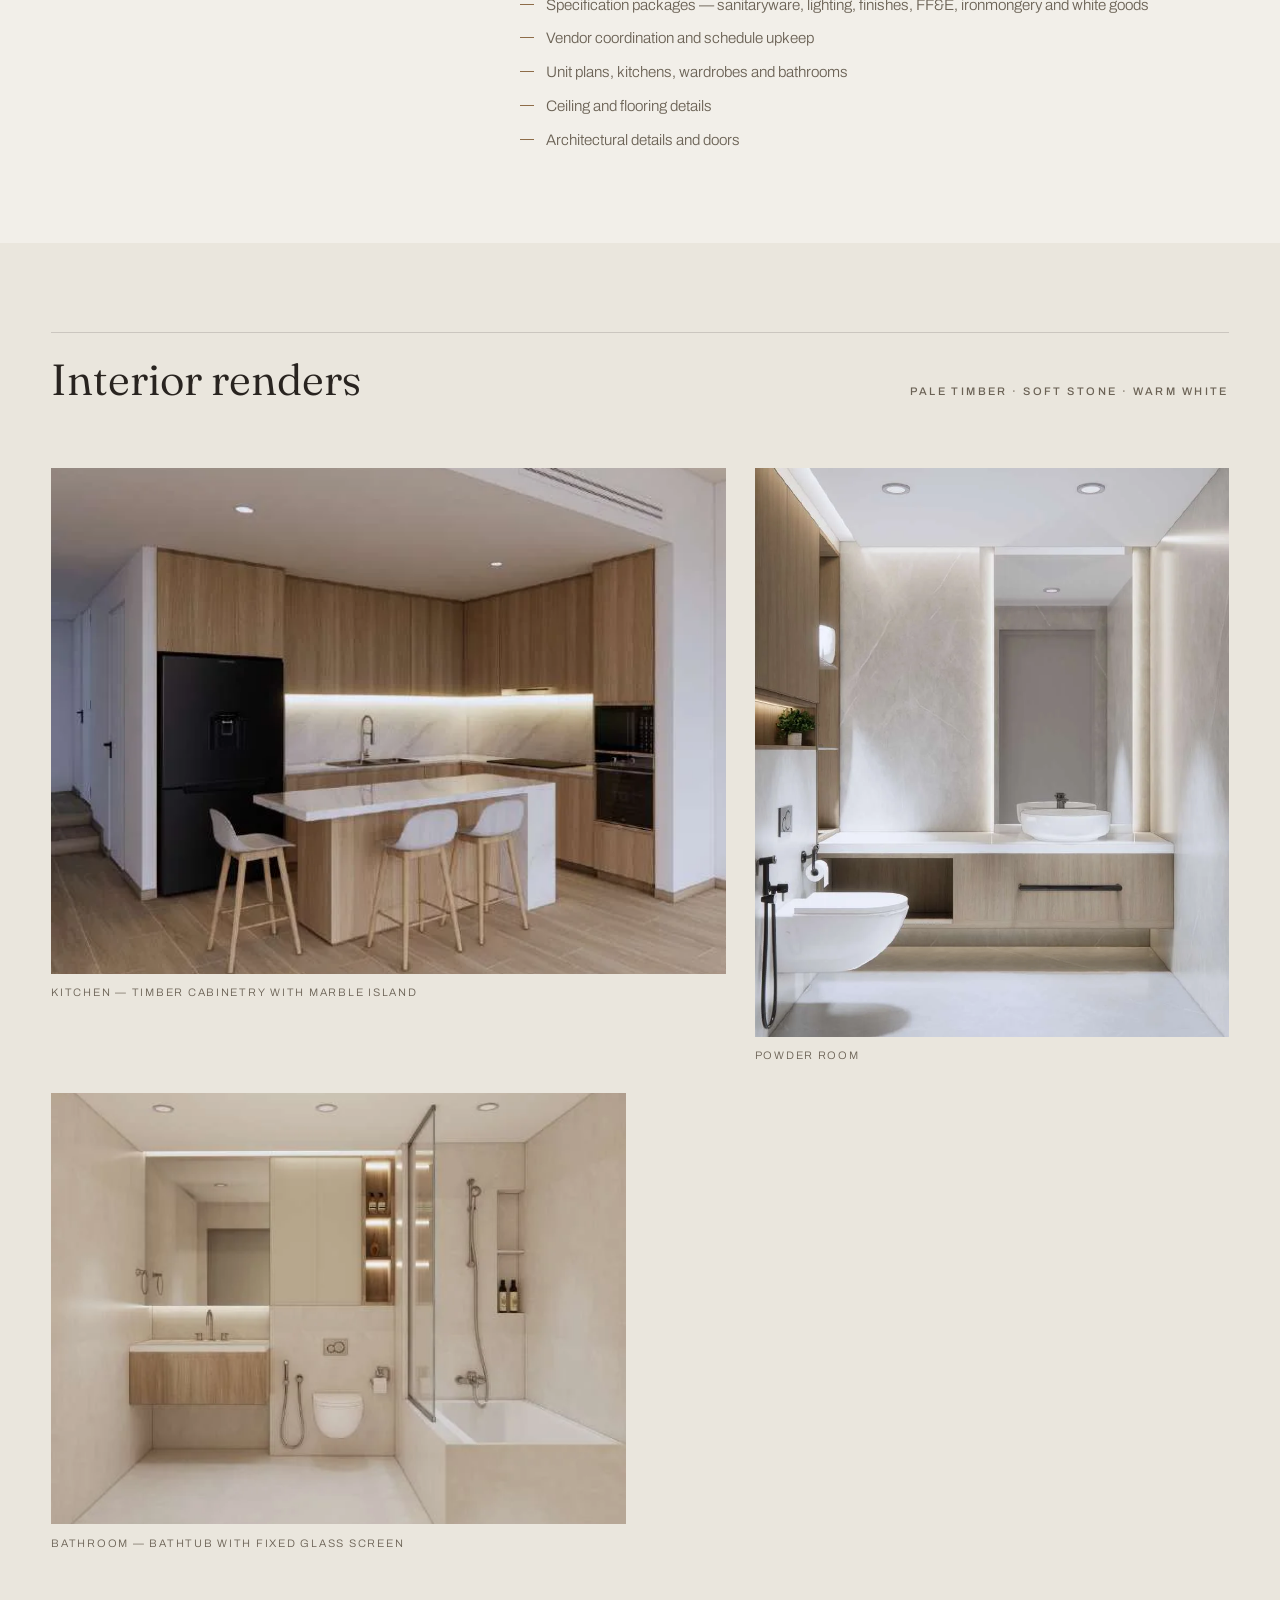
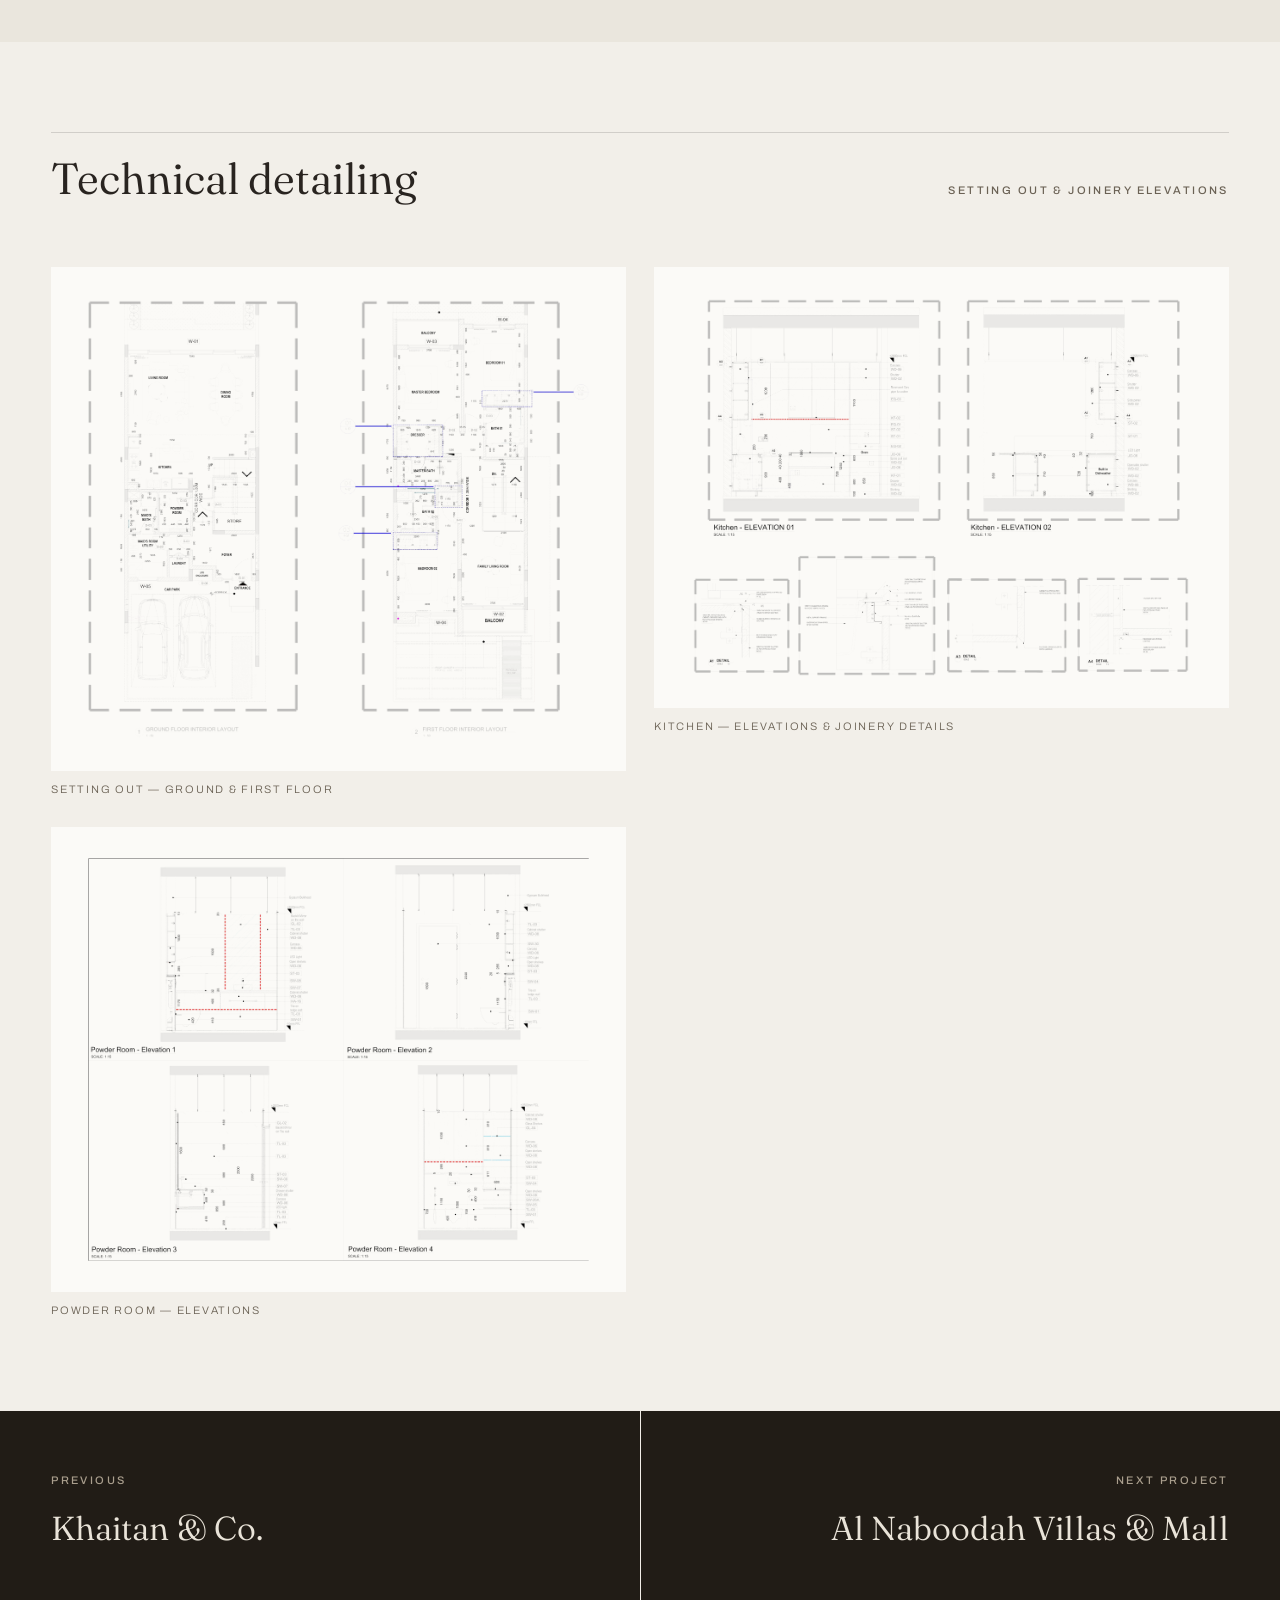
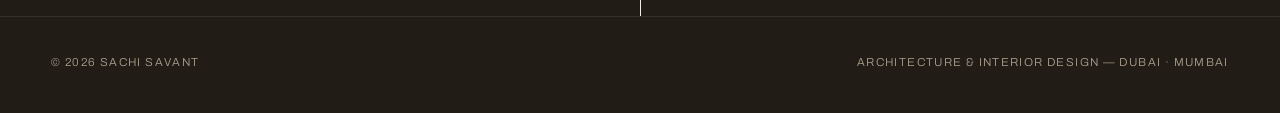
==== commit 503171df: "6 Townhouses & Al Naboodah: transparent technical drawings Apply the same white-to-transparent treat" ====
--- a/site/projects/6-townhouses.html
+++ b/site/projects/6-townhouses.html
@@ -58,11 +58,12 @@
         <p class="lede">Complete interior design for six attached townhouses at Al Bada&rsquo;a — carried from concept design and 3D renders through specifications and technical drawings.</p>
         <p>The interiors follow a calm, light-filled palette of pale timber, soft stone and warm white surfaces. A comprehensive detailed drawing package was prepared and delivered for the townhouse typology, alongside full specification schedules coordinated directly with vendors.</p>
         <ul class="checklist cols-2">
-          <li>Developed the concept design and 3D renders for all six townhouses</li>
-          <li>Prepared specification packages — sanitaryware, lighting, finishes, FF&amp;E, ironmongery and white goods — through vendor coordination</li>
-          <li>Coordinated vendor material sampling to match budget, timeline and deliveries</li>
-          <li>Prepared presentation and marketing boards for client communications</li>
-          <li>Maintained and updated schedules to support accurate project coordination</li>
+          <li>Concept design and 3D renders</li>
+          <li>Specification packages — sanitaryware, lighting, finishes, FF&amp;E, ironmongery and white goods</li>
+          <li>Vendor coordination and schedule upkeep</li>
+          <li>Unit plans, kitchens, wardrobes and bathrooms</li>
+          <li>Ceiling and flooring details</li>
+          <li>Architectural details and doors</li>
         </ul>
       </div>
     </div>
@@ -83,24 +84,15 @@
   </section>
 
   <section class="p-section">
-    <div class="p-section__inner narrative">
-      <div class="narrative__label reveal">
-        <span class="label label--bronze">Setting out &amp; joinery elevations</span>
+    <div class="p-section__inner">
+      <div class="section-head reveal">
         <h2>Technical detailing</h2>
+        <span class="label">Setting out &amp; joinery elevations</span>
       </div>
-      <div class="narrative__body reveal" style="--d:.1s">
-        <ul class="checklist">
-          <li>Delivered unit plans, kitchen, wardrobe and bathroom drawings</li>
-          <li>Prepared ceiling and flooring detail drawings</li>
-          <li>Delivered architectural details and door drawings</li>
-        </ul>
-      </div>
-    </div>
-    <div class="p-section__inner" style="margin-top:clamp(2.5rem,5vw,4rem)">
       <div class="gallery gallery--drawings" data-stagger>
-        <figure class="g-6 reveal" style="grid-column:span 6"><div class="g-media"><img src="../assets/img/6-townhouses/draw-setting-out.webp" alt="Ground and first floor interior layout with furniture setting-out" style="--ar:2400/2103" loading="lazy"></div><figcaption>Setting out — ground &amp; first floor</figcaption></figure>
-        <figure class="g-6 reveal" style="grid-column:span 6"><div class="g-media"><img src="../assets/img/6-townhouses/draw-kitchen-elevations.webp" alt="Kitchen elevation and joinery detail drawings" style="--ar:2400/1841" loading="lazy"></div><figcaption>Kitchen — elevations &amp; joinery details</figcaption></figure>
-        <figure class="g-6 reveal" style="grid-column:span 6"><div class="g-media"><img src="../assets/img/6-townhouses/draw-powder-elevations.webp" alt="Powder room elevation drawings" style="--ar:2400/1940" loading="lazy"></div><figcaption>Powder room — elevations</figcaption></figure>
+        <figure class="g-6 reveal" style="grid-column:span 6"><div class="g-media" style="background:var(--bone);border:none"><img src="../assets/img/6-townhouses/draw-setting-out-transparent.webp" alt="Ground and first floor interior layout with furniture setting-out" style="--ar:2400/2103" loading="lazy"></div><figcaption>Setting out — ground &amp; first floor</figcaption></figure>
+        <figure class="g-6 reveal" style="grid-column:span 6"><div class="g-media" style="background:var(--bone);border:none"><img src="../assets/img/6-townhouses/draw-kitchen-elevations-transparent.webp" alt="Kitchen elevation and joinery detail drawings" style="--ar:2400/1841" loading="lazy"></div><figcaption>Kitchen — elevations &amp; joinery details</figcaption></figure>
+        <figure class="g-6 reveal" style="grid-column:span 6"><div class="g-media" style="background:var(--bone);border:none"><img src="../assets/img/6-townhouses/draw-powder-elevations-transparent.webp" alt="Powder room elevation drawings" style="--ar:2400/1940" loading="lazy"></div><figcaption>Powder room — elevations</figcaption></figure>
       </div>
     </div>
   </section>
--- a/site/assets/css/style.css
+++ b/site/assets/css/style.css
@@ -518,6 +518,37 @@
   color: var(--ink-2);
 }
 
+.award-badge {
+  display: inline-flex;
+  align-items: center;
+  gap: 0.7rem;
+  margin-top: 1.6rem;
+  padding: 0.55rem 1.1rem 0.55rem 0.85rem;
+  border: 1px solid var(--line);
+  border-radius: 999px;
+}
+
+.award-badge__icon {
+  flex: none;
+  color: var(--bronze);
+}
+
+.award-badge__status {
+  font-size: 0.68rem;
+  font-weight: 500;
+  letter-spacing: 0.14em;
+  text-transform: uppercase;
+  color: var(--bronze);
+  white-space: nowrap;
+}
+
+.award-badge__title {
+  font-size: 0.82rem;
+  color: var(--ink-2);
+  padding-left: 0.7rem;
+  border-left: 1px solid var(--line);
+}
+
 .p-hero {
   padding: 0 var(--pad);
   max-width: var(--maxw);
@@ -534,6 +565,69 @@
   aspect-ratio: 16 / 9;
   object-fit: cover;
   will-change: transform;
+}
+
+.p-hero__media.hero-slider {
+  position: relative;
+  aspect-ratio: 16 / 9;
+}
+
+.hero-slider .hero-slider__slide {
+  position: absolute;
+  inset: 0;
+  width: 100%;
+  height: 100%;
+  aspect-ratio: auto;
+  opacity: 0;
+  pointer-events: none;
+  transition: opacity 0.6s ease;
+}
+
+.hero-slider .hero-slider__slide.is-active {
+  opacity: 1;
+  pointer-events: auto;
+  z-index: 1;
+}
+
+.hero-slider__nav {
+  position: absolute;
+  z-index: 3;
+  top: 50%;
+  right: clamp(1rem, 3vw, 2rem);
+  transform: translateY(-50%);
+  width: 3rem;
+  height: 3rem;
+  border-radius: 50%;
+  border: 1px solid rgba(255, 255, 255, 0.5);
+  background: rgba(20, 18, 14, 0.35);
+  backdrop-filter: blur(6px);
+  color: #fff;
+  font-size: 1.2rem;
+  line-height: 1;
+  display: flex;
+  align-items: center;
+  justify-content: center;
+  cursor: pointer;
+  transition: background 0.25s ease, transform 0.25s ease;
+}
+
+.hero-slider__nav:hover {
+  background: rgba(20, 18, 14, 0.55);
+  transform: translateY(-50%) scale(1.06);
+}
+
+.hero-slider__label {
+  position: absolute;
+  z-index: 3;
+  left: clamp(1rem, 3vw, 2rem);
+  bottom: clamp(1rem, 3vw, 2rem);
+  font-size: 0.68rem;
+  letter-spacing: 0.16em;
+  text-transform: uppercase;
+  color: #fff;
+  background: rgba(20, 18, 14, 0.35);
+  backdrop-filter: blur(6px);
+  padding: 0.5rem 0.9rem;
 }
 
 .facts {
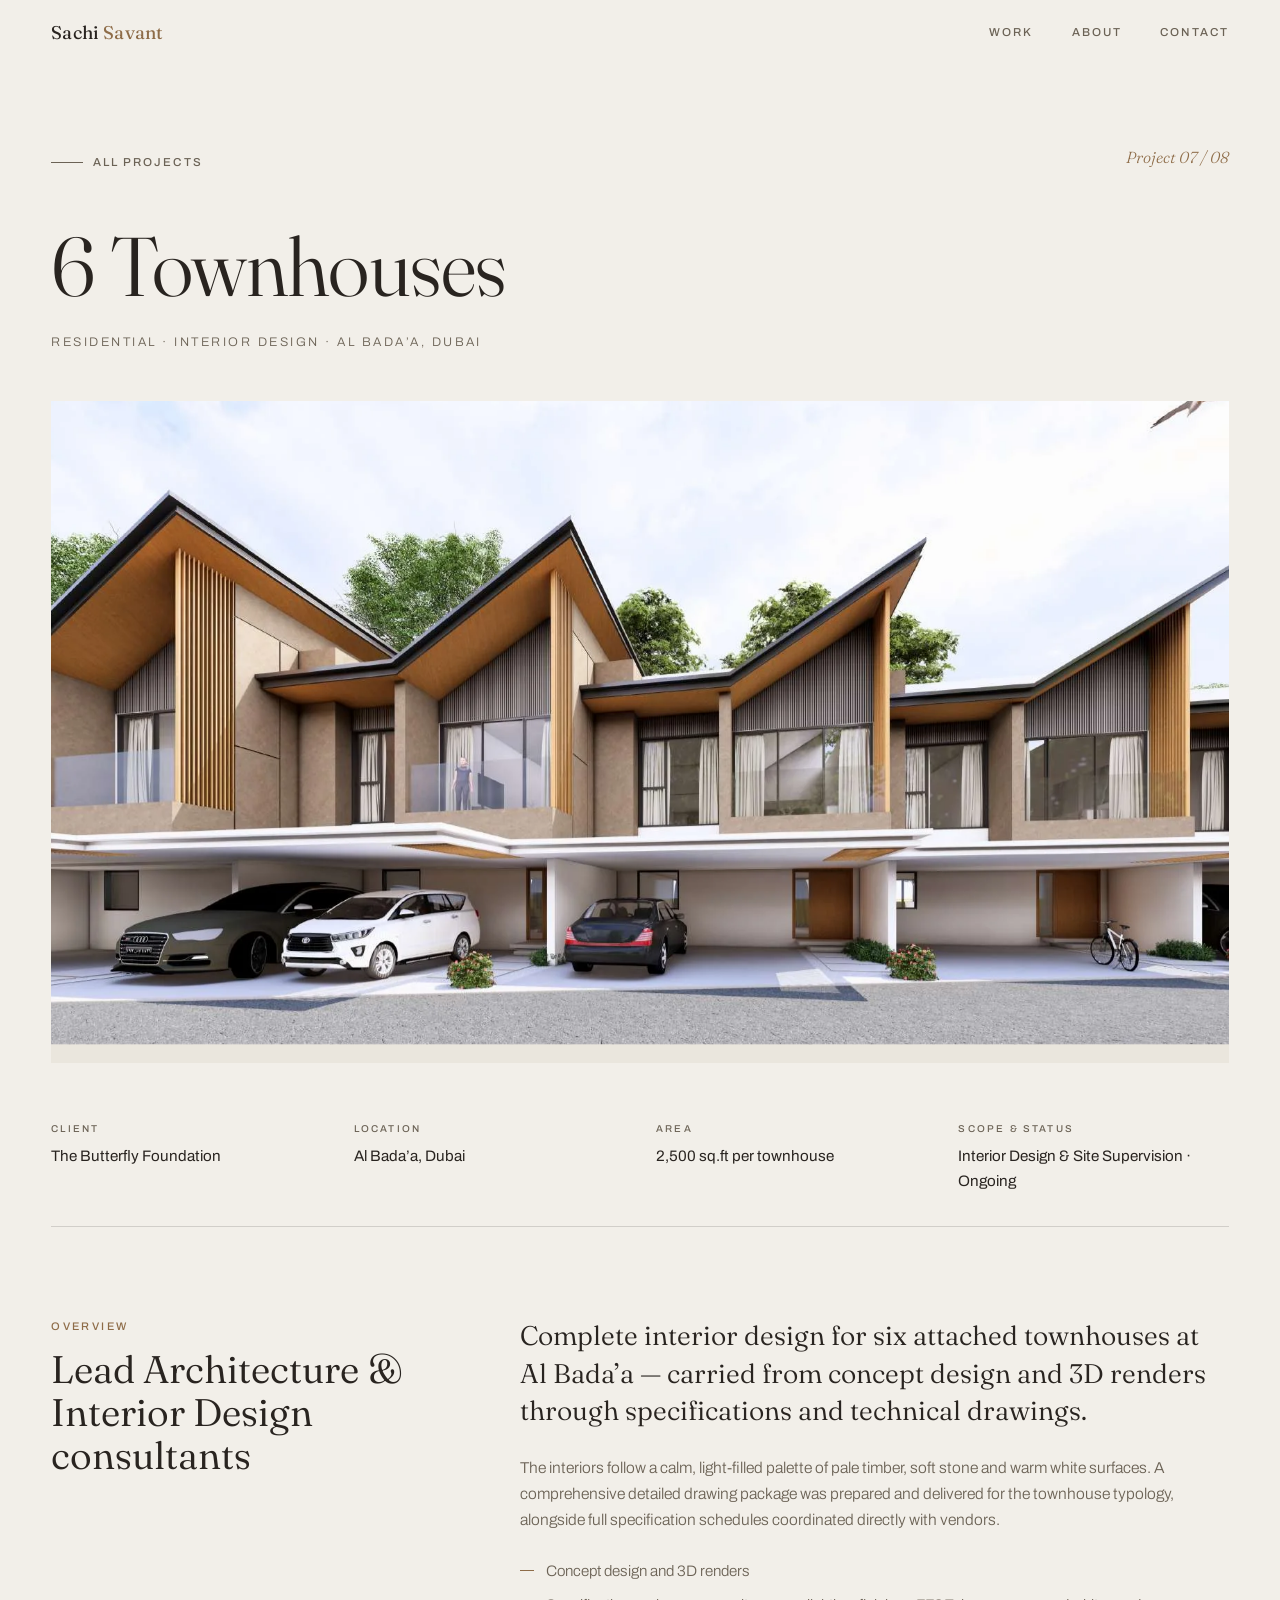
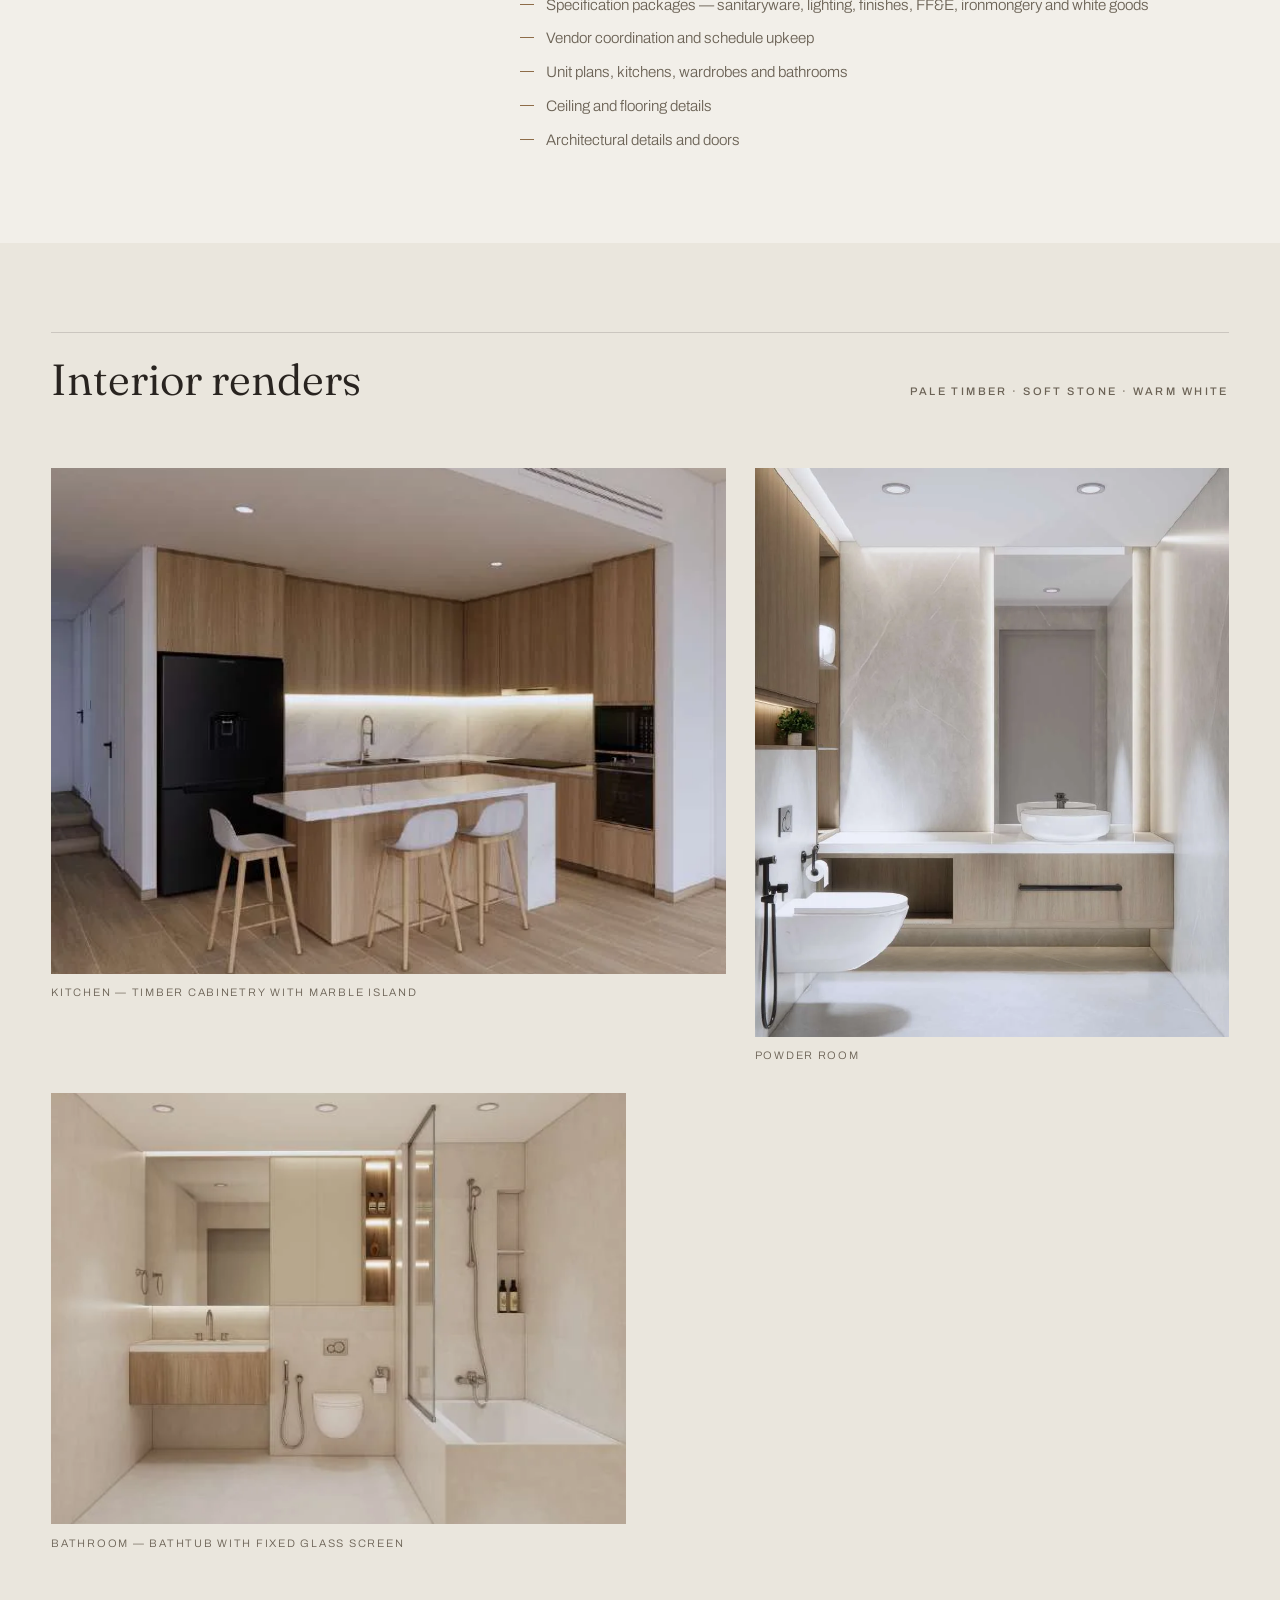
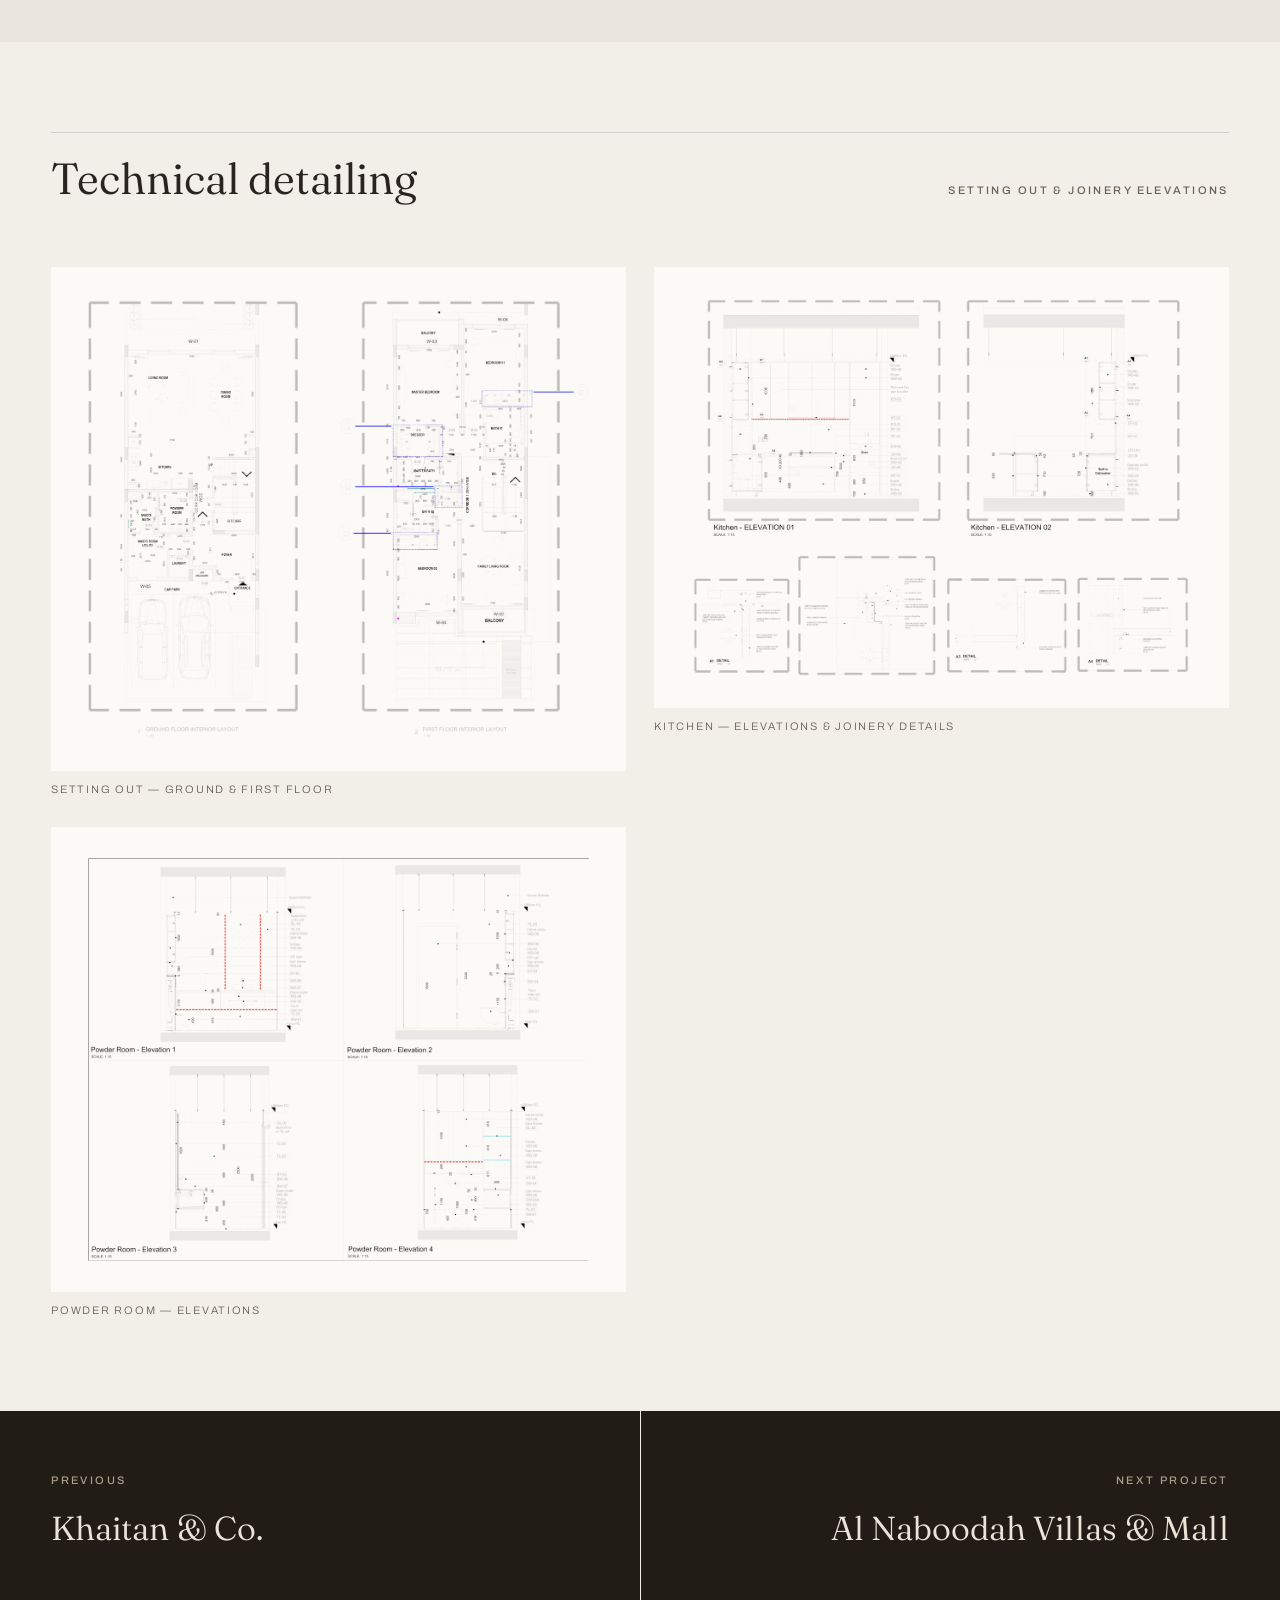
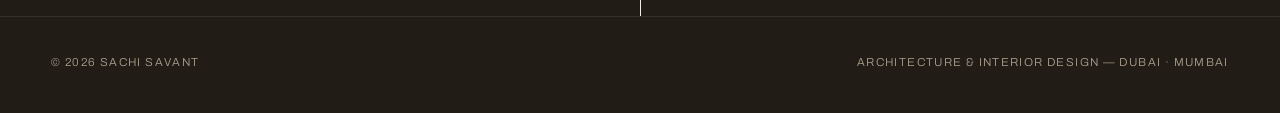
==== commit 316a49ff: "Fix background mismatch on 6 Townhouses & Naboodah drawings The first pass built the transparent ver" ====
--- a/site/projects/6-townhouses.html
+++ b/site/projects/6-townhouses.html
@@ -90,9 +90,9 @@
         <span class="label">Setting out &amp; joinery elevations</span>
       </div>
       <div class="gallery gallery--drawings" data-stagger>
-        <figure class="g-6 reveal" style="grid-column:span 6"><div class="g-media" style="background:var(--bone);border:none"><img src="../assets/img/6-townhouses/draw-setting-out-transparent.webp" alt="Ground and first floor interior layout with furniture setting-out" style="--ar:2400/2103" loading="lazy"></div><figcaption>Setting out — ground &amp; first floor</figcaption></figure>
-        <figure class="g-6 reveal" style="grid-column:span 6"><div class="g-media" style="background:var(--bone);border:none"><img src="../assets/img/6-townhouses/draw-kitchen-elevations-transparent.webp" alt="Kitchen elevation and joinery detail drawings" style="--ar:2400/1841" loading="lazy"></div><figcaption>Kitchen — elevations &amp; joinery details</figcaption></figure>
-        <figure class="g-6 reveal" style="grid-column:span 6"><div class="g-media" style="background:var(--bone);border:none"><img src="../assets/img/6-townhouses/draw-powder-elevations-transparent.webp" alt="Powder room elevation drawings" style="--ar:2400/1940" loading="lazy"></div><figcaption>Powder room — elevations</figcaption></figure>
+        <figure class="g-6 reveal" style="grid-column:span 6"><div class="g-media" style="background:var(--bone);border:none"><img src="../assets/img/6-townhouses/draw-setting-out-transparent-2.webp" alt="Ground and first floor interior layout with furniture setting-out" style="--ar:2400/2103" loading="lazy"></div><figcaption>Setting out — ground &amp; first floor</figcaption></figure>
+        <figure class="g-6 reveal" style="grid-column:span 6"><div class="g-media" style="background:var(--bone);border:none"><img src="../assets/img/6-townhouses/draw-kitchen-elevations-transparent-2.webp" alt="Kitchen elevation and joinery detail drawings" style="--ar:2400/1841" loading="lazy"></div><figcaption>Kitchen — elevations &amp; joinery details</figcaption></figure>
+        <figure class="g-6 reveal" style="grid-column:span 6"><div class="g-media" style="background:var(--bone);border:none"><img src="../assets/img/6-townhouses/draw-powder-elevations-transparent-2.webp" alt="Powder room elevation drawings" style="--ar:2400/1940" loading="lazy"></div><figcaption>Powder room — elevations</figcaption></figure>
       </div>
     </div>
   </section>
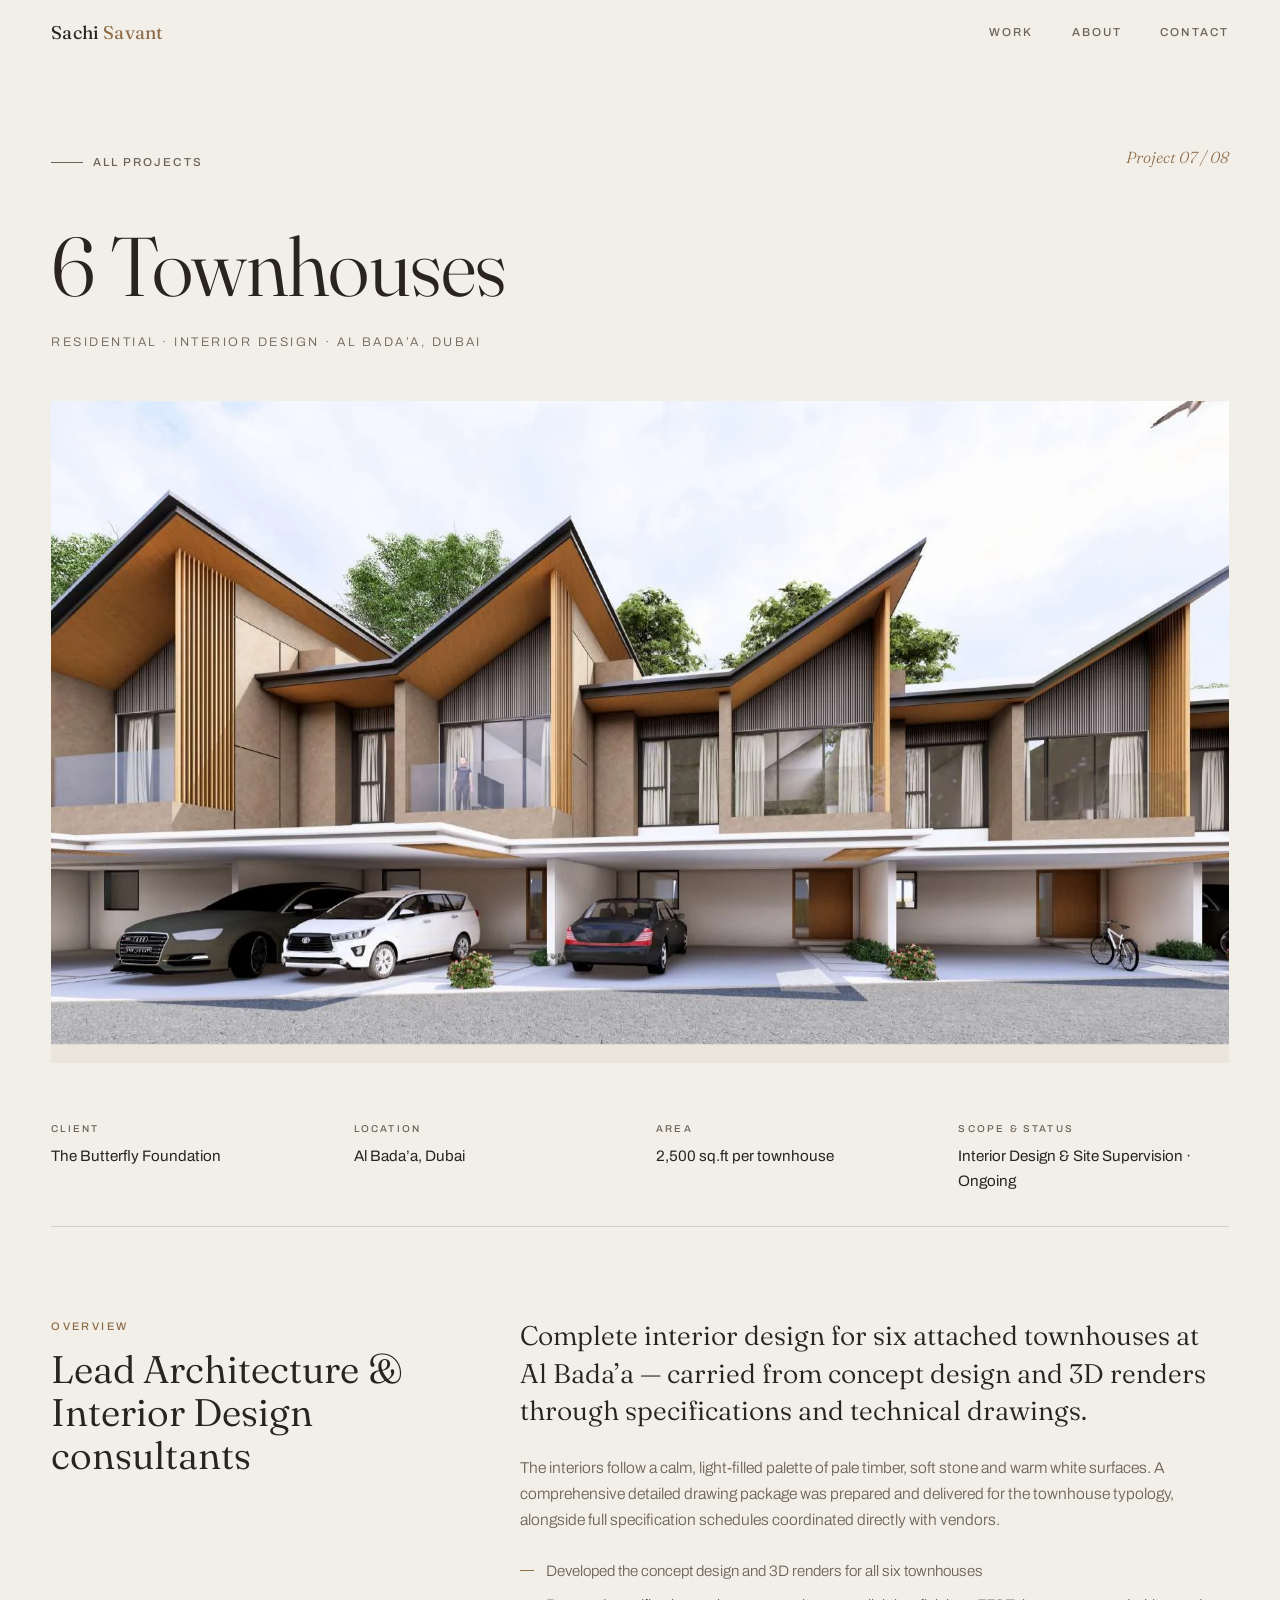
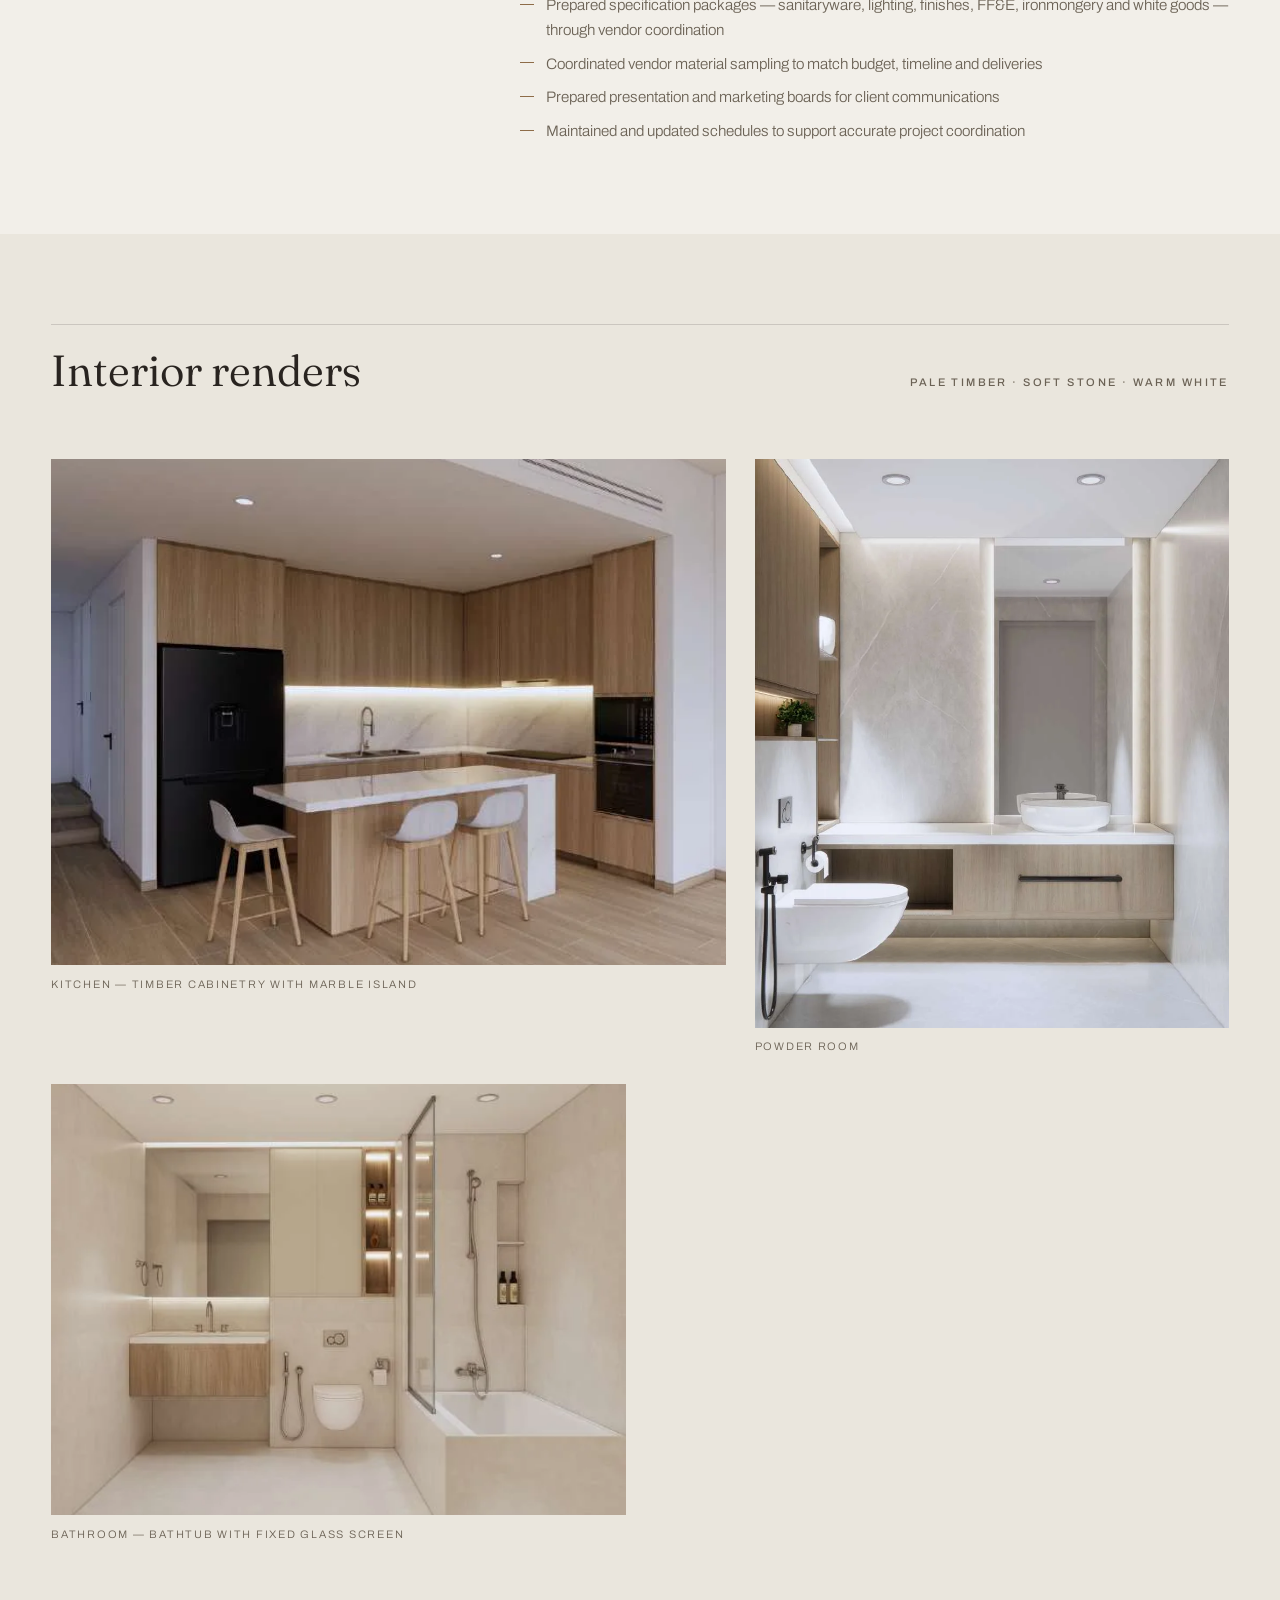
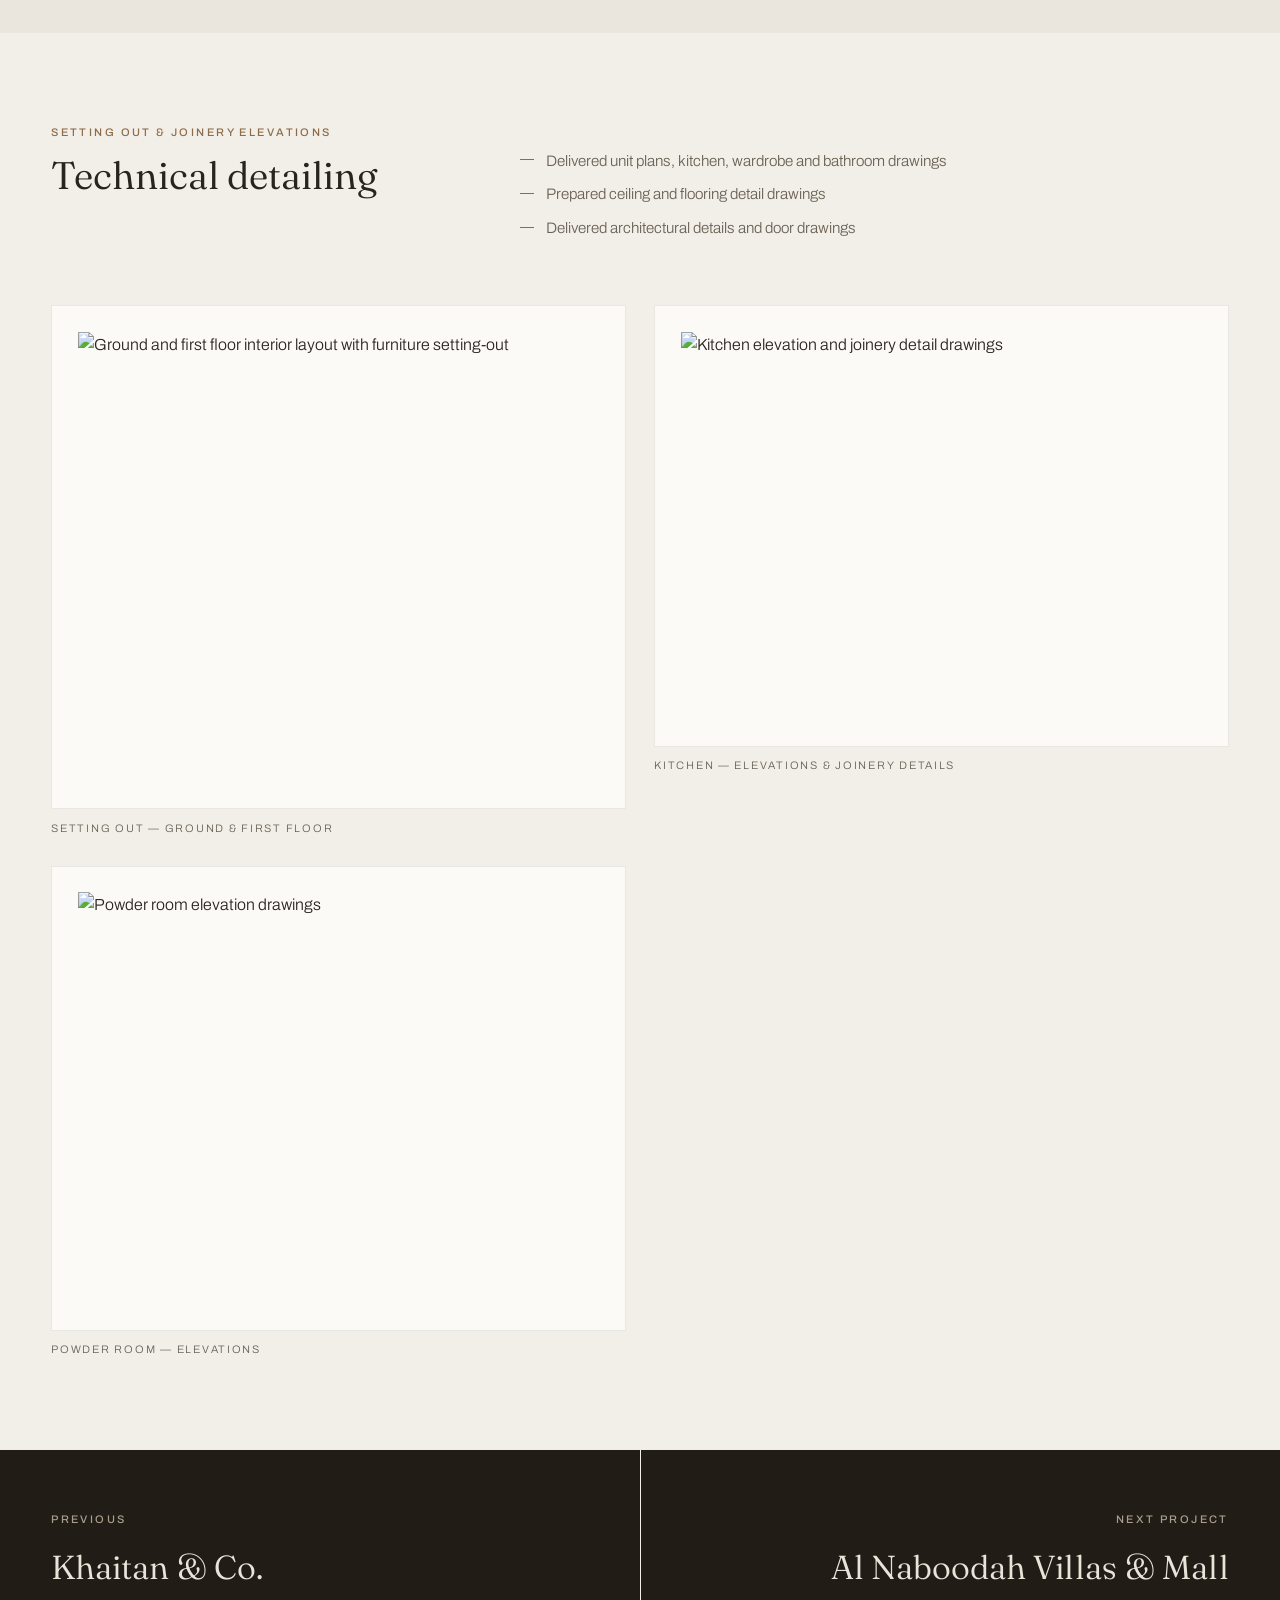
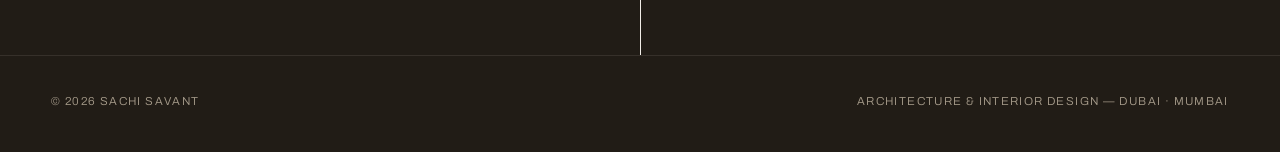
==== commit 6e57cc40: "Merge pull request #21 from sachisavant25/combined-ship Ship: Philosophy redo, project bullets, hero" ====
--- a/site/projects/6-townhouses.html
+++ b/site/projects/6-townhouses.html
@@ -58,12 +58,11 @@
         <p class="lede">Complete interior design for six attached townhouses at Al Bada&rsquo;a — carried from concept design and 3D renders through specifications and technical drawings.</p>
         <p>The interiors follow a calm, light-filled palette of pale timber, soft stone and warm white surfaces. A comprehensive detailed drawing package was prepared and delivered for the townhouse typology, alongside full specification schedules coordinated directly with vendors.</p>
         <ul class="checklist cols-2">
-          <li>Concept design and 3D renders</li>
-          <li>Specification packages — sanitaryware, lighting, finishes, FF&amp;E, ironmongery and white goods</li>
-          <li>Vendor coordination and schedule upkeep</li>
-          <li>Unit plans, kitchens, wardrobes and bathrooms</li>
-          <li>Ceiling and flooring details</li>
-          <li>Architectural details and doors</li>
+          <li>Developed the concept design and 3D renders for all six townhouses</li>
+          <li>Prepared specification packages — sanitaryware, lighting, finishes, FF&amp;E, ironmongery and white goods — through vendor coordination</li>
+          <li>Coordinated vendor material sampling to match budget, timeline and deliveries</li>
+          <li>Prepared presentation and marketing boards for client communications</li>
+          <li>Maintained and updated schedules to support accurate project coordination</li>
         </ul>
       </div>
     </div>
@@ -84,15 +83,24 @@
   </section>
 
   <section class="p-section">
-    <div class="p-section__inner">
-      <div class="section-head reveal">
+    <div class="p-section__inner narrative">
+      <div class="narrative__label reveal">
+        <span class="label label--bronze">Setting out &amp; joinery elevations</span>
         <h2>Technical detailing</h2>
-        <span class="label">Setting out &amp; joinery elevations</span>
       </div>
+      <div class="narrative__body reveal" style="--d:.1s">
+        <ul class="checklist">
+          <li>Delivered unit plans, kitchen, wardrobe and bathroom drawings</li>
+          <li>Prepared ceiling and flooring detail drawings</li>
+          <li>Delivered architectural details and door drawings</li>
+        </ul>
+      </div>
+    </div>
+    <div class="p-section__inner" style="margin-top:clamp(2.5rem,5vw,4rem)">
       <div class="gallery gallery--drawings" data-stagger>
-        <figure class="g-6 reveal" style="grid-column:span 6"><div class="g-media" style="background:var(--bone);border:none"><img src="../assets/img/6-townhouses/draw-setting-out-transparent-2.webp" alt="Ground and first floor interior layout with furniture setting-out" style="--ar:2400/2103" loading="lazy"></div><figcaption>Setting out — ground &amp; first floor</figcaption></figure>
-        <figure class="g-6 reveal" style="grid-column:span 6"><div class="g-media" style="background:var(--bone);border:none"><img src="../assets/img/6-townhouses/draw-kitchen-elevations-transparent-2.webp" alt="Kitchen elevation and joinery detail drawings" style="--ar:2400/1841" loading="lazy"></div><figcaption>Kitchen — elevations &amp; joinery details</figcaption></figure>
-        <figure class="g-6 reveal" style="grid-column:span 6"><div class="g-media" style="background:var(--bone);border:none"><img src="../assets/img/6-townhouses/draw-powder-elevations-transparent-2.webp" alt="Powder room elevation drawings" style="--ar:2400/1940" loading="lazy"></div><figcaption>Powder room — elevations</figcaption></figure>
+        <figure class="g-6 reveal" style="grid-column:span 6"><div class="g-media"><img src="../assets/img/6-townhouses/draw-setting-out.webp" alt="Ground and first floor interior layout with furniture setting-out" style="--ar:2400/2103" loading="lazy"></div><figcaption>Setting out — ground &amp; first floor</figcaption></figure>
+        <figure class="g-6 reveal" style="grid-column:span 6"><div class="g-media"><img src="../assets/img/6-townhouses/draw-kitchen-elevations.webp" alt="Kitchen elevation and joinery detail drawings" style="--ar:2400/1841" loading="lazy"></div><figcaption>Kitchen — elevations &amp; joinery details</figcaption></figure>
+        <figure class="g-6 reveal" style="grid-column:span 6"><div class="g-media"><img src="../assets/img/6-townhouses/draw-powder-elevations.webp" alt="Powder room elevation drawings" style="--ar:2400/1940" loading="lazy"></div><figcaption>Powder room — elevations</figcaption></figure>
       </div>
     </div>
   </section>
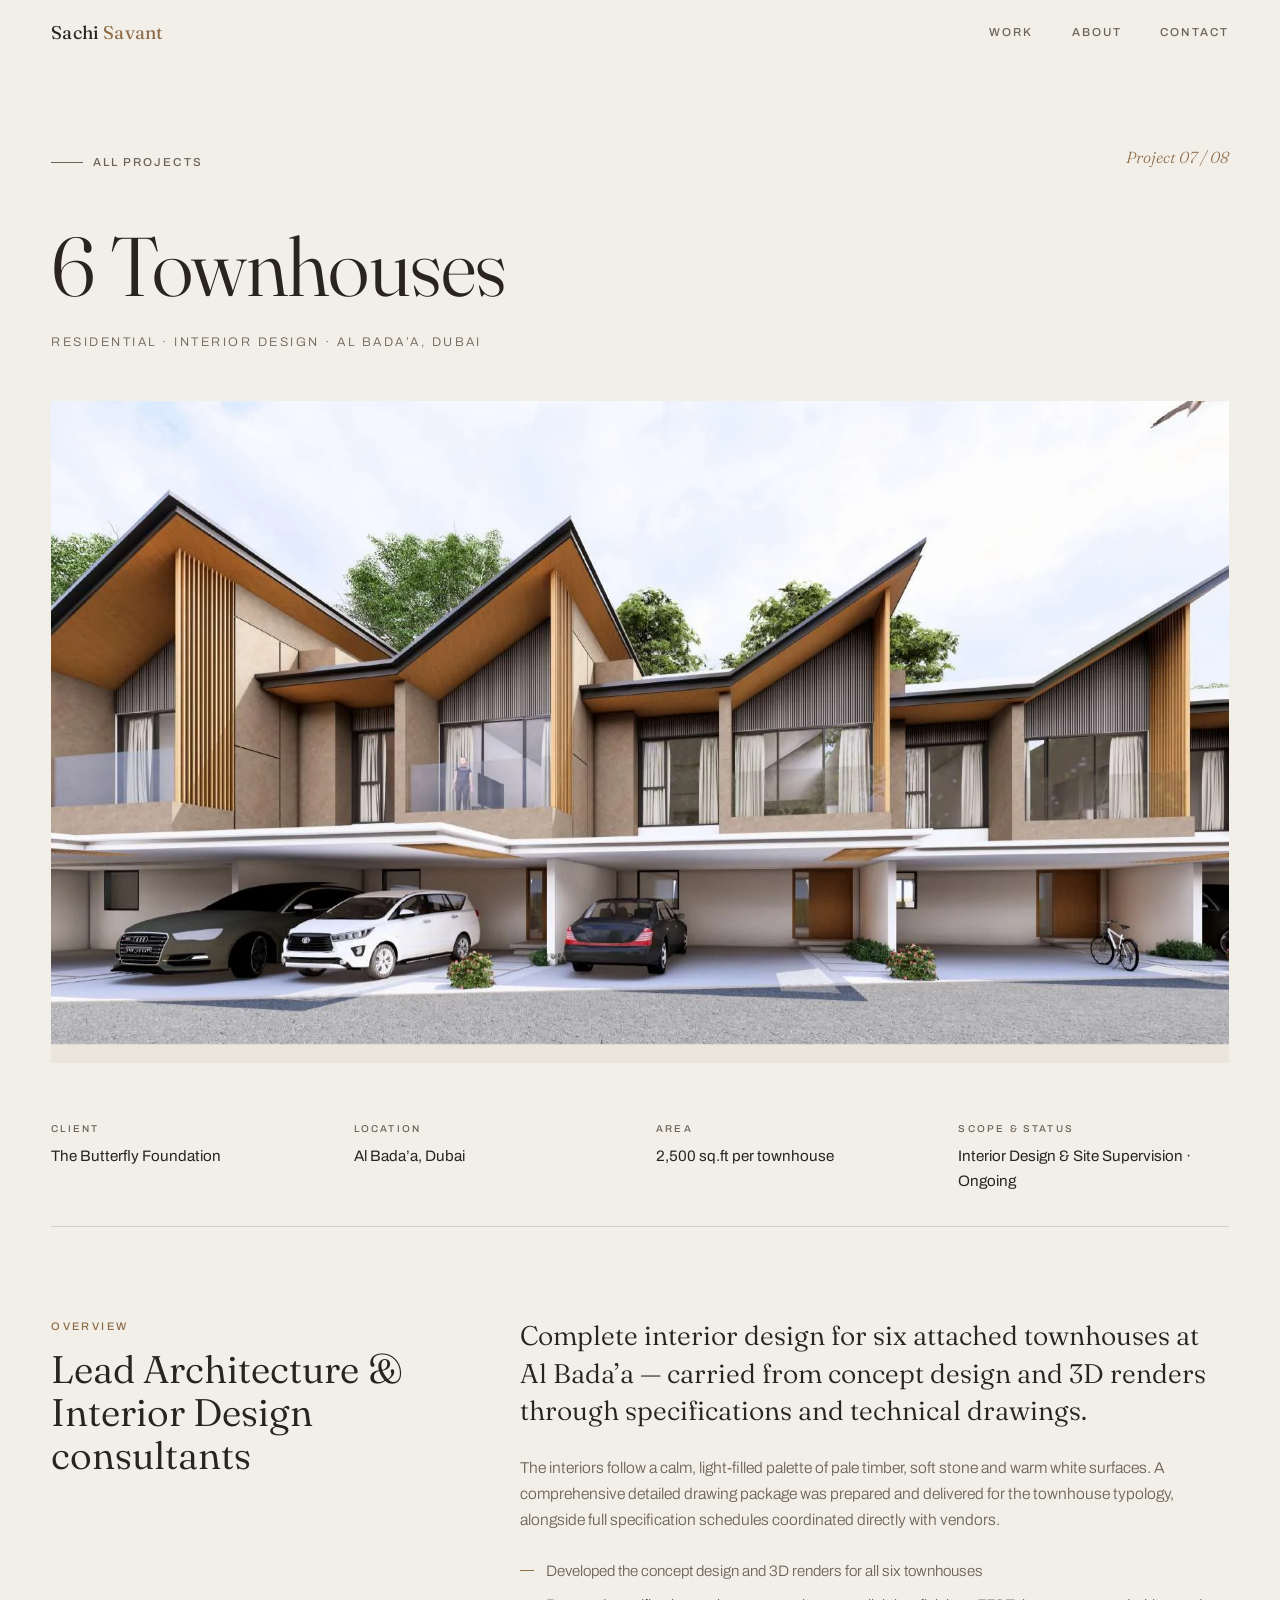
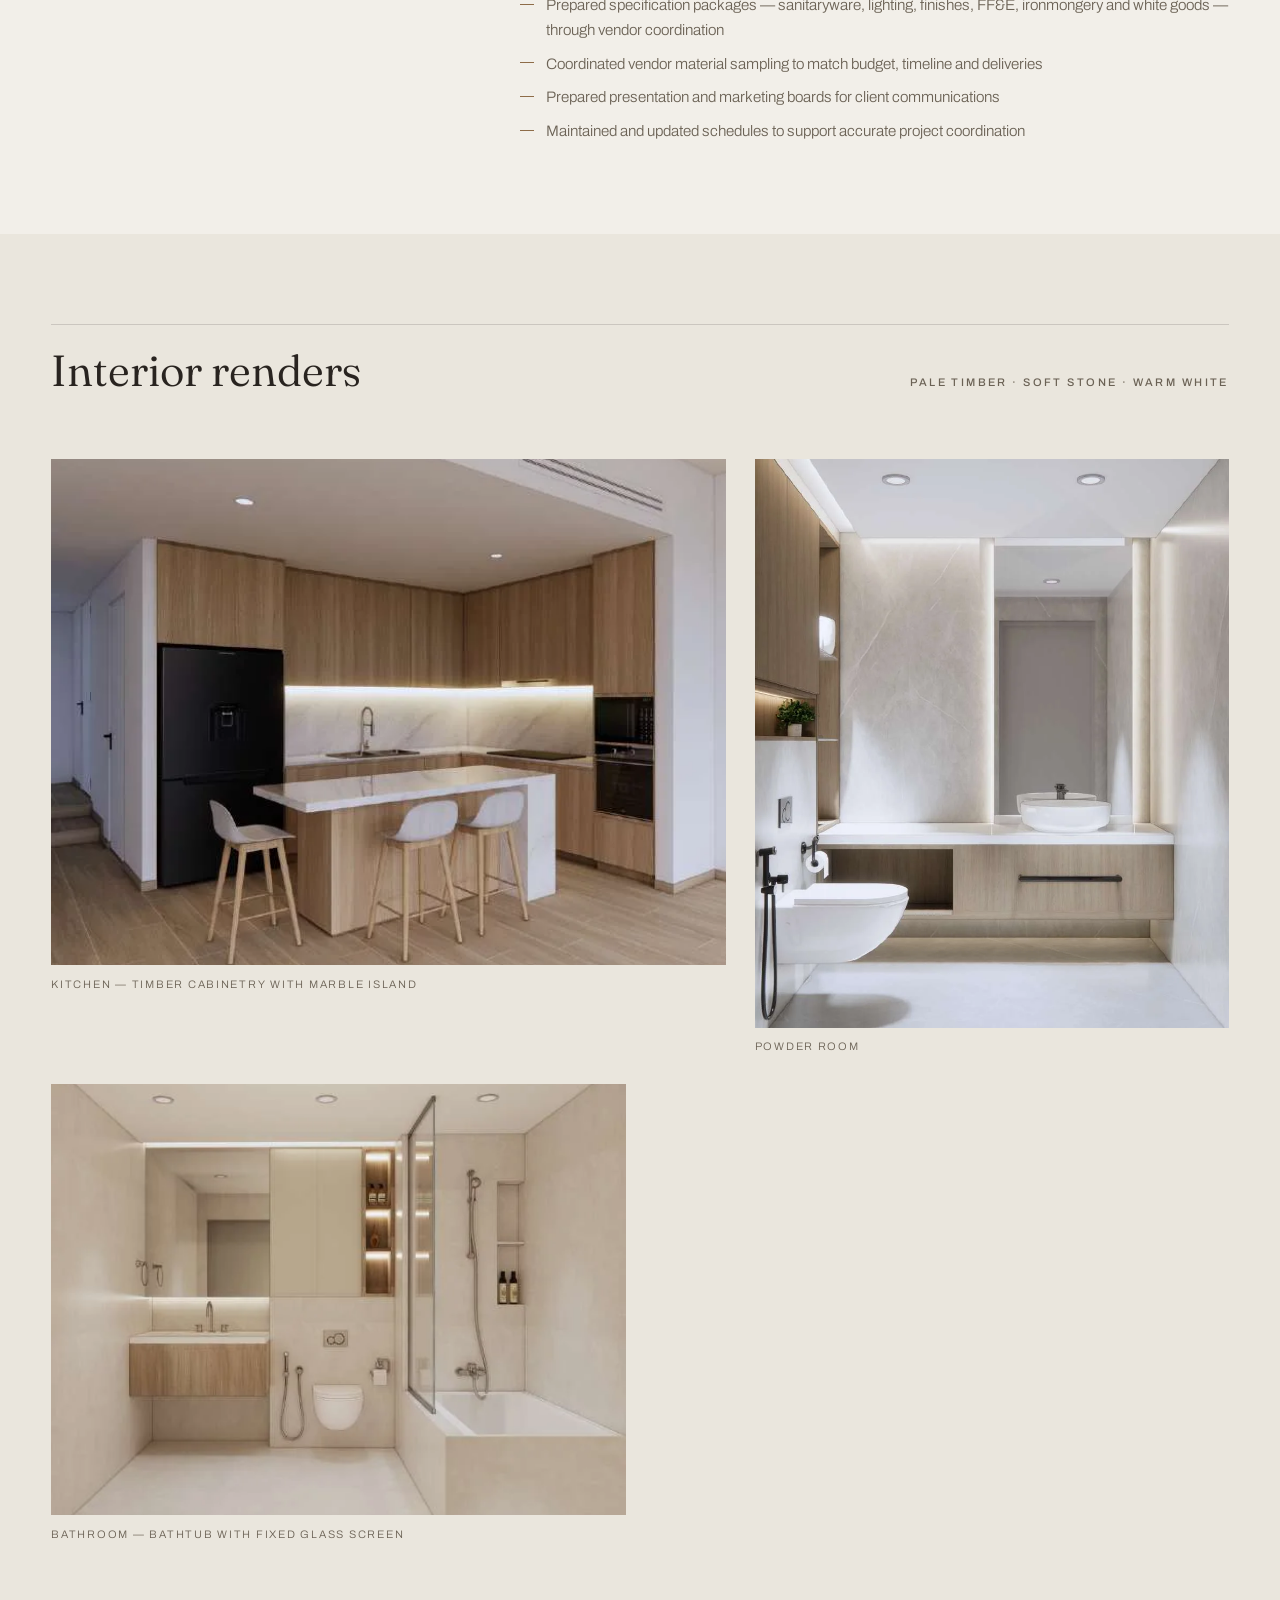
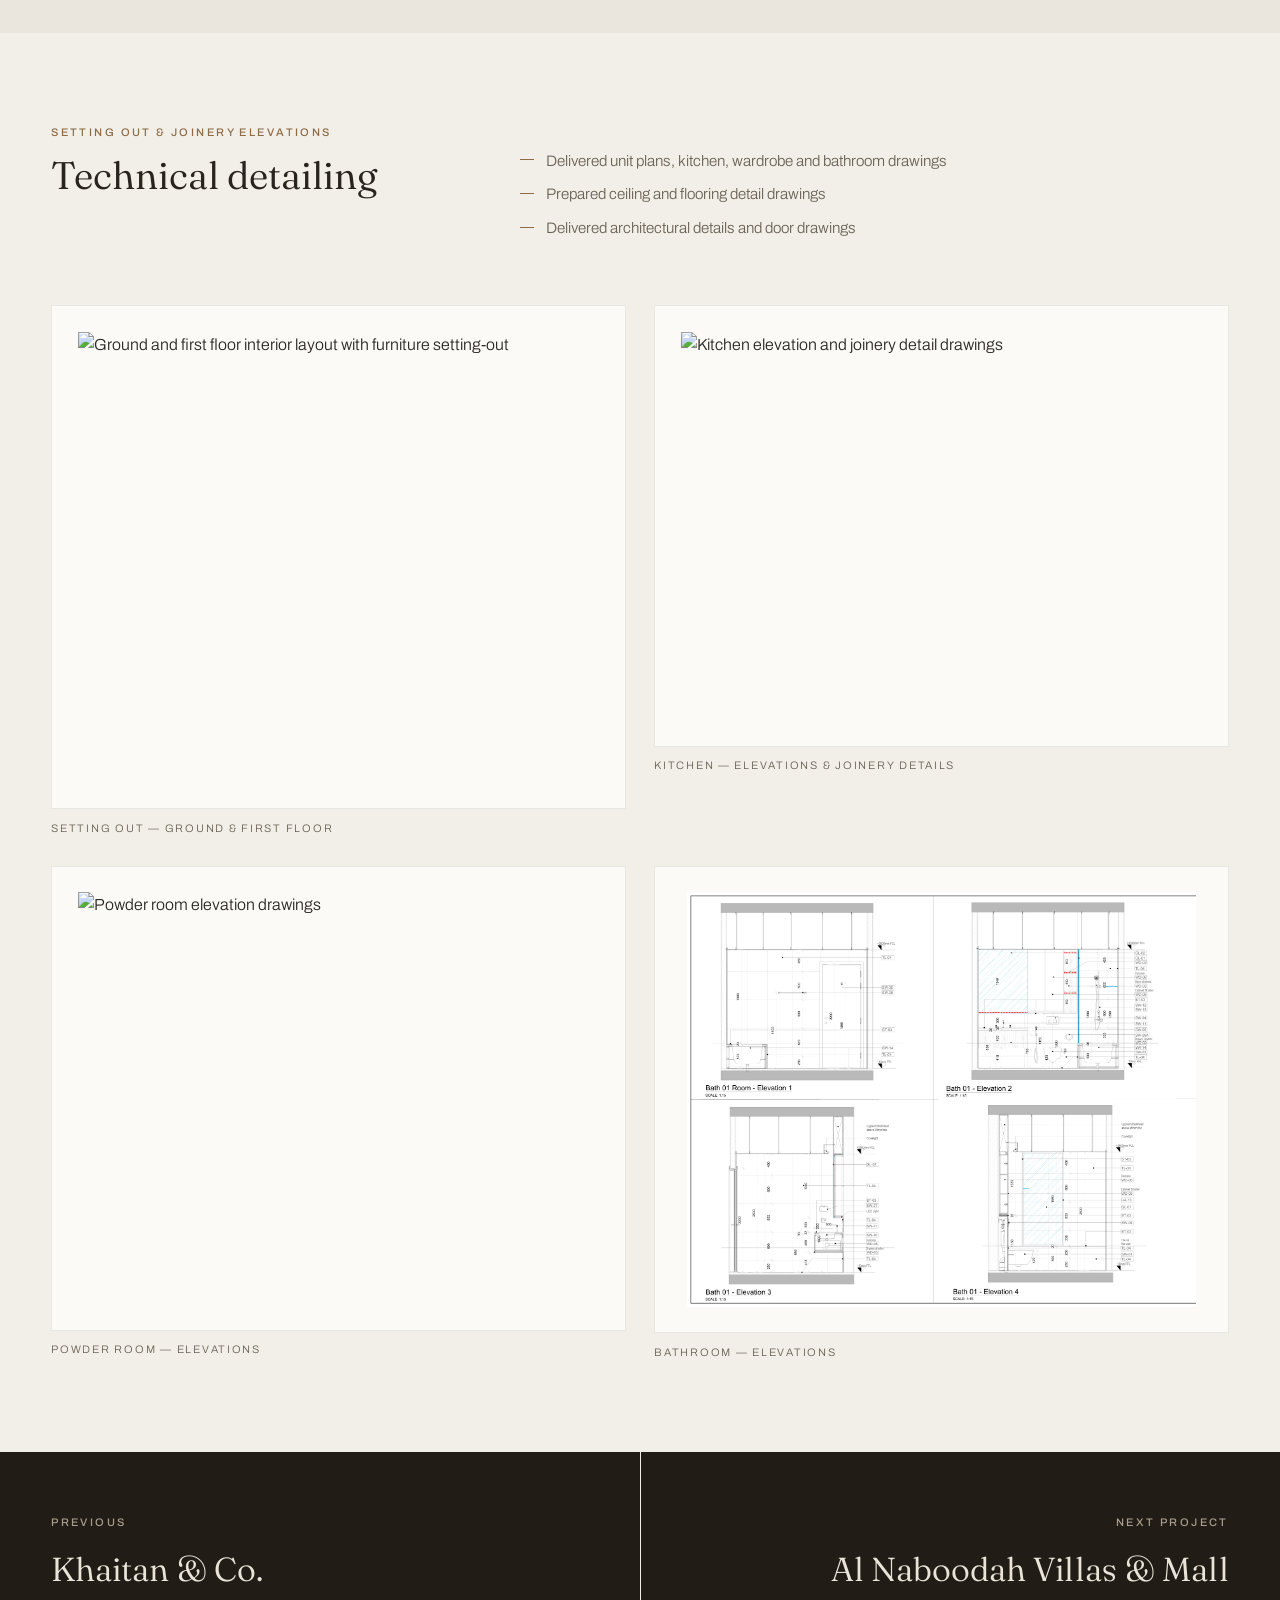
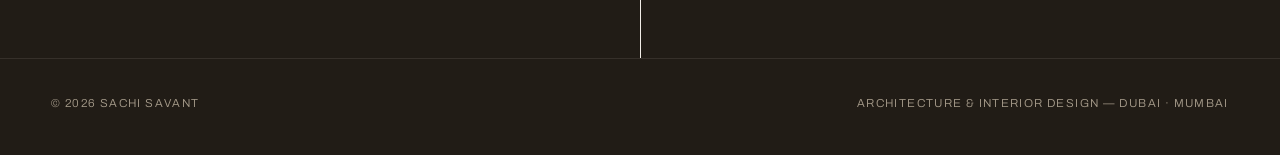
==== commit f7213c7d: "6 Townhouses: add Bathroom elevations next to Powder room elevations" ====
--- a/site/projects/6-townhouses.html
+++ b/site/projects/6-townhouses.html
@@ -101,6 +101,7 @@
         <figure class="g-6 reveal" style="grid-column:span 6"><div class="g-media"><img src="../assets/img/6-townhouses/draw-setting-out.webp" alt="Ground and first floor interior layout with furniture setting-out" style="--ar:2400/2103" loading="lazy"></div><figcaption>Setting out — ground &amp; first floor</figcaption></figure>
         <figure class="g-6 reveal" style="grid-column:span 6"><div class="g-media"><img src="../assets/img/6-townhouses/draw-kitchen-elevations.webp" alt="Kitchen elevation and joinery detail drawings" style="--ar:2400/1841" loading="lazy"></div><figcaption>Kitchen — elevations &amp; joinery details</figcaption></figure>
         <figure class="g-6 reveal" style="grid-column:span 6"><div class="g-media"><img src="../assets/img/6-townhouses/draw-powder-elevations.webp" alt="Powder room elevation drawings" style="--ar:2400/1940" loading="lazy"></div><figcaption>Powder room — elevations</figcaption></figure>
+        <figure class="g-6 reveal" style="grid-column:span 6"><div class="g-media"><img src="../assets/img/6-townhouses/draw-bath-elevations.webp" alt="Bathroom elevation drawings" style="--ar:3200/2602" loading="lazy"></div><figcaption>Bathroom — elevations</figcaption></figure>
       </div>
     </div>
   </section>
--- a/site/assets/css/style.css
+++ b/site/assets/css/style.css
@@ -351,16 +351,16 @@
 
 /* ——— philosophy ——— */
 
-.philosophy { background: var(--bone-2); }
+.philosophy { background: var(--bone-2); padding-block: clamp(2.5rem, 5vw, 5rem); }
 
 .philosophy__grid {
   display: grid;
   grid-template-columns: minmax(0, 5fr) minmax(0, 7fr);
-  gap: clamp(2.5rem, 6vw, 6rem);
+  gap: clamp(2rem, 5vw, 4.5rem);
   align-items: center;
 }
 
-.philosophy__portrait { max-width: 78%; margin-inline: auto; }
+.philosophy__portrait { max-width: 58%; margin-inline: auto; }
 
 .philosophy__portrait img {
   width: 100%;
@@ -371,27 +371,30 @@
 .philosophy__quote {
   font-family: var(--serif);
   font-weight: 330;
-  font-size: clamp(1.05rem, 1.6vw, 1.35rem);
-  line-height: 1.55;
+  font-size: clamp(0.92rem, 1.3vw, 1.08rem);
+  line-height: 1.48;
   color: var(--ink-2);
   text-align: justify;
   text-align-last: left;
 }
 
-.philosophy__quote::before {
+.philosophy__quote p:first-of-type::before {
   content: "\201C";
-  display: block;
-  font-family: var(--serif);
-  font-size: clamp(3.6rem, 7.2vw, 5.4rem);
-  line-height: 0.5;
+  font-family: var(--serif);
+  font-size: clamp(2.6rem, 5vw, 3.6rem);
+  line-height: 0;
+  vertical-align: -0.32em;
   color: var(--bronze);
-  margin-bottom: 1rem;
-}
-
-.philosophy__quote p + p { margin-top: 1.3rem; }
+  margin-right: 0.15em;
+}
+
+.philosophy__quote p + p { margin-top: 1rem; }
 
 .philosophy__quote-end {
   font-family: var(--serif);
+  font-size: clamp(2.6rem, 5vw, 3.6rem);
+  line-height: 0;
+  vertical-align: -0.32em;
   color: var(--bronze);
   margin-left: 0.15em;
 }
@@ -438,6 +441,31 @@
 }
 
 .contact__item a:hover { color: var(--bronze-soft); }
+
+.btn-download {
+  display: inline-flex;
+  align-items: center;
+  gap: 0.65rem;
+  margin-top: 2rem;
+  padding: 0.85rem 1.5rem;
+  border: 1px solid rgba(233, 227, 216, 0.35);
+  border-radius: 999px;
+  font-family: var(--sans);
+  font-size: 0.78rem;
+  font-weight: 500;
+  letter-spacing: 0.1em;
+  text-transform: uppercase;
+  color: var(--on-dark);
+  transition: color 0.25s ease, border-color 0.25s ease, background 0.25s ease;
+}
+
+.btn-download svg { flex: none; }
+
+.btn-download:hover {
+  color: var(--dark);
+  background: var(--bronze-soft);
+  border-color: var(--bronze-soft);
+}
 
 .footer {
   background: var(--dark);
